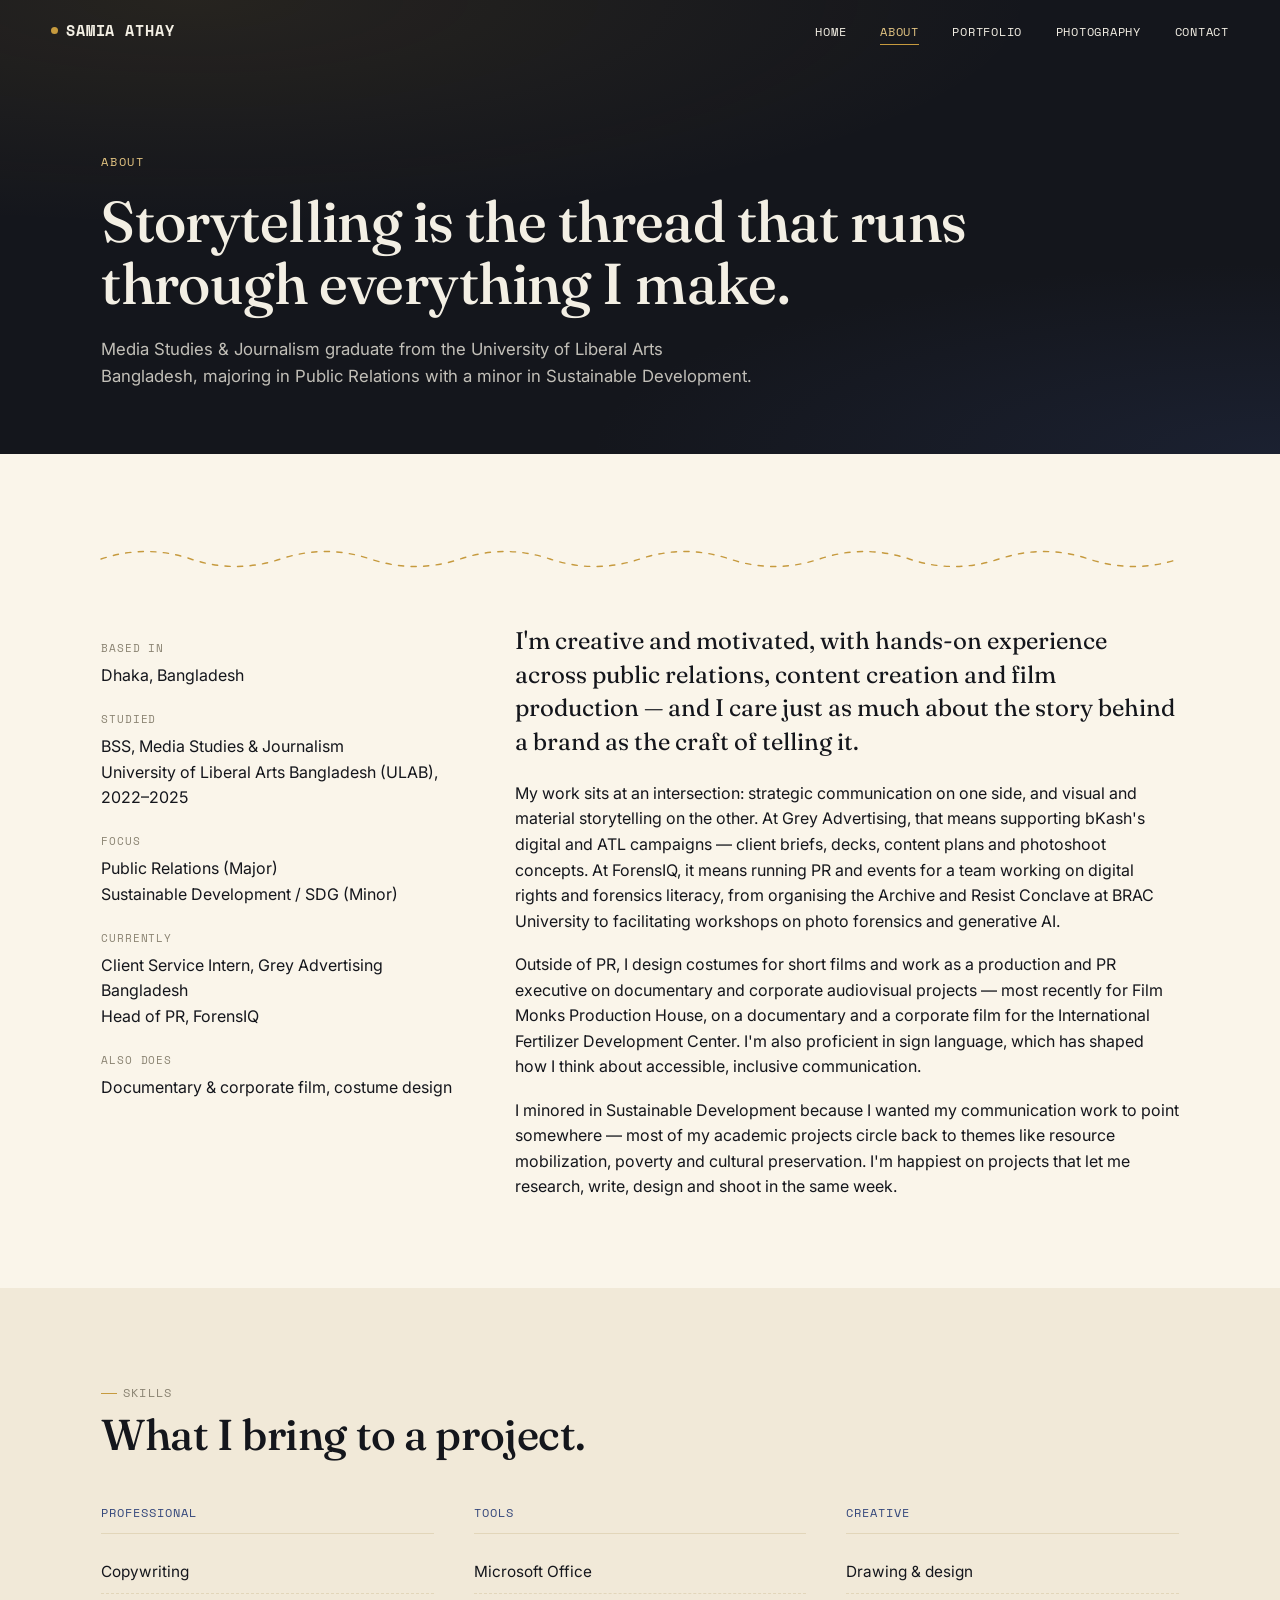
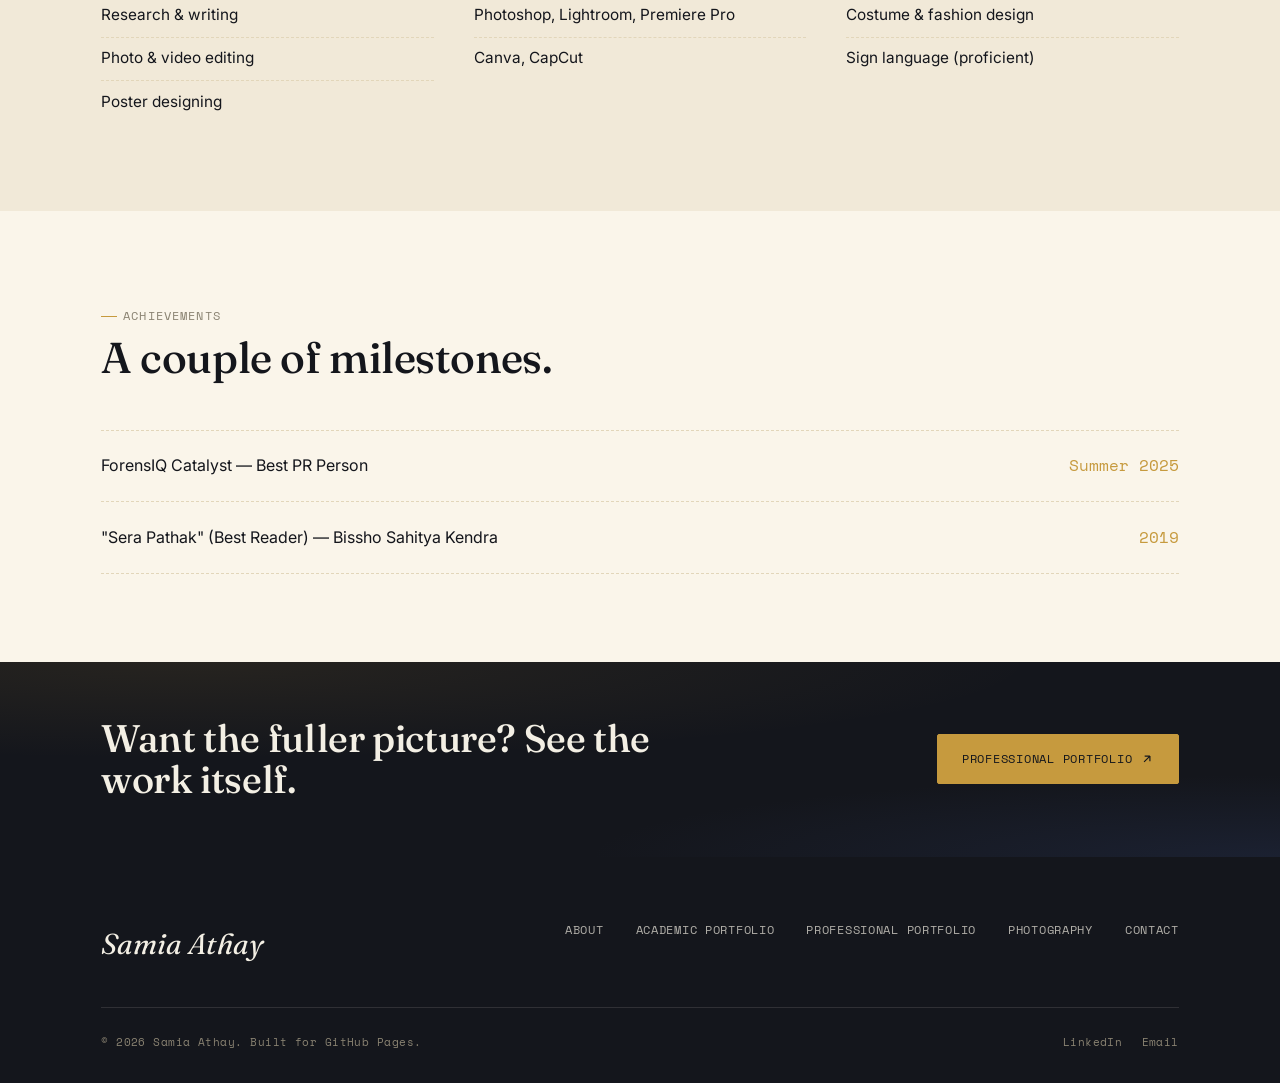
==== about.html @ ea78c938 "Add files via upload" ====
<!DOCTYPE html>
<html lang="en">
<head>
<meta charset="UTF-8">
<meta name="viewport" content="width=device-width, initial-scale=1.0">
<title>About — Samia Athay</title>
<meta name="description" content="About Samia Athay — PR professional, film producer and costume designer based in Dhaka.">
<link rel="icon" href="data:image/svg+xml,<svg xmlns=%22http://www.w3.org/2000/svg%22 viewBox=%220 0 100 100%22><rect width=%22100%22 height=%22100%22 fill=%22%2314161c%22/><text x=%2250%25%22 y=%2258%25%22 font-size=%2250%22 fill=%22%23c69a3e%22 text-anchor=%22middle%22 font-family=%22Georgia%22>S</text></svg>">
<link rel="stylesheet" href="css/style.css">
</head>
<body>

<nav class="site-nav on-dark">
  <a href="index.html" class="wordmark"><span class="dot"></span>SAMIA ATHAY</a>
  <ul class="nav-links">
    <li class="nav-item"><a class="nav-link" data-page="index.html" href="index.html">Home</a></li>
    <li class="nav-item"><a class="nav-link active" data-page="about.html" href="about.html">About</a></li>
    <li class="nav-item has-dropdown">
      <a class="nav-link" href="academic.html">Portfolio</a>
      <div class="dropdown">
        <a href="academic.html">Academic Portfolio<small>14 coursework projects, ULAB</small></a>
        <a href="professional.html">Professional Portfolio<small>PR, film &amp; costume work</small></a>
      </div>
    </li>
    <li class="nav-item"><a class="nav-link" data-page="photography.html" href="photography.html">Photography</a></li>
    <li class="nav-item"><a class="nav-link" data-page="contact.html" href="contact.html">Contact</a></li>
  </ul>
  <button class="nav-toggle" aria-label="Toggle menu" aria-expanded="false">
    <span></span><span></span><span></span>
  </button>
</nav>

<main>

  <section class="stage page-hero">
    <div class="container">
      <p class="kicker">About</p>
      <h1>Storytelling is the thread that runs through everything I make.</h1>
      <p class="lede">Media Studies &amp; Journalism graduate from the University of Liberal Arts Bangladesh, majoring in Public Relations with a minor in Sustainable Development.</p>
    </div>
  </section>

  <section class="page section">
    <div class="container">
      <svg class="thread" viewBox="0 0 1200 34" preserveAspectRatio="none" aria-hidden="true">
        <path d="M0,17 Q50,2 100,17 T200,17 T300,17 T400,17 T500,17 T600,17 T700,17 T800,17 T900,17 T1000,17 T1100,17 T1200,17"/>
      </svg>

      <div class="profile-strip" style="margin-top:3rem;">
        <dl class="facts" data-reveal>
          <dt>Based in</dt>
          <dd>Dhaka, Bangladesh</dd>
          <dt>Studied</dt>
          <dd>BSS, Media Studies &amp; Journalism<br>University of Liberal Arts Bangladesh (ULAB), 2022–2025</dd>
          <dt>Focus</dt>
          <dd>Public Relations (Major)<br>Sustainable Development / SDG (Minor)</dd>
          <dt>Currently</dt>
          <dd>Client Service Intern, Grey Advertising Bangladesh<br>Head of PR, ForensIQ</dd>
          <dt>Also does</dt>
          <dd>Documentary &amp; corporate film, costume design</dd>
        </dl>

        <div data-reveal>
          <p class="lead">I'm creative and motivated, with hands-on experience across public relations, content creation and film production — and I care just as much about the story behind a brand as the craft of telling it.</p>
          <p>My work sits at an intersection: strategic communication on one side, and visual and material storytelling on the other. At Grey Advertising, that means supporting bKash's digital and ATL campaigns — client briefs, decks, content plans and photoshoot concepts. At ForensIQ, it means running PR and events for a team working on digital rights and forensics literacy, from organising the Archive and Resist Conclave at BRAC University to facilitating workshops on photo forensics and generative AI.</p>
          <p>Outside of PR, I design costumes for short films and work as a production and PR executive on documentary and corporate audiovisual projects — most recently for Film Monks Production House, on a documentary and a corporate film for the International Fertilizer Development Center. I'm also proficient in sign language, which has shaped how I think about accessible, inclusive communication.</p>
          <p>I minored in Sustainable Development because I wanted my communication work to point somewhere — most of my academic projects circle back to themes like resource mobilization, poverty and cultural preservation. I'm happiest on projects that let me research, write, design and shoot in the same week.</p>
        </div>
      </div>
    </div>
  </section>

  <section class="page dim section">
    <div class="container">
      <div class="section-head">
        <div>
          <span class="section-tag">Skills</span>
          <h2>What I bring to a project.</h2>
        </div>
      </div>
      <div class="skills-grid">
        <div class="skill-col" data-reveal>
          <h4>Professional</h4>
          <ul>
            <li>Copywriting</li>
            <li>Research &amp; writing</li>
            <li>Photo &amp; video editing</li>
            <li>Poster designing</li>
          </ul>
        </div>
        <div class="skill-col" data-reveal>
          <h4>Tools</h4>
          <ul>
            <li>Microsoft Office</li>
            <li>Photoshop, Lightroom, Premiere Pro</li>
            <li>Canva, CapCut</li>
          </ul>
        </div>
        <div class="skill-col" data-reveal>
          <h4>Creative</h4>
          <ul>
            <li>Drawing &amp; design</li>
            <li>Costume &amp; fashion design</li>
            <li>Sign language (proficient)</li>
          </ul>
        </div>
      </div>
    </div>
  </section>

  <section class="page section">
    <div class="container">
      <div class="section-head">
        <div>
          <span class="section-tag">Achievements</span>
          <h2>A couple of milestones.</h2>
        </div>
      </div>
      <div class="ach-list" data-reveal>
        <div class="ach-item">
          <span>ForensIQ Catalyst — Best PR Person</span>
          <span class="yr">Summer 2025</span>
        </div>
        <div class="ach-item">
          <span>"Sera Pathak" (Best Reader) — Bisshо Sahitya Kendra</span>
          <span class="yr">2019</span>
        </div>
      </div>
    </div>
  </section>

  <section class="stage section tight">
    <div class="container" style="display:flex; align-items:center; justify-content:space-between; gap:2rem; flex-wrap:wrap;" data-reveal>
      <h2 style="color:var(--cream); font-size:clamp(1.6rem,3.4vw,2.4rem); max-width:22ch;">Want the fuller picture? See the work itself.</h2>
      <a href="professional.html" class="btn gold">Professional Portfolio <svg viewBox="0 0 24 24" fill="none" stroke="currentColor" stroke-width="2"><path d="M7 17L17 7M17 7H8M17 7V16"/></svg></a>
    </div>
  </section>

</main>

<footer class="site-footer">
  <div class="container">
    <div class="footer-top">
      <span class="footer-mark">Samia Athay</span>
      <nav class="footer-nav">
        <a href="about.html">About</a>
        <a href="academic.html">Academic Portfolio</a>
        <a href="professional.html">Professional Portfolio</a>
        <a href="photography.html">Photography</a>
        <a href="contact.html">Contact</a>
      </nav>
    </div>
    <div class="footer-bottom">
      <span>© <span data-year></span> Samia Athay. Built for GitHub Pages.</span>
      <span class="socials">
        <a href="https://www.linkedin.com/in/samia-athay" target="_blank" rel="noopener">LinkedIn</a>
        <a href="mailto:samiahasan.athay@gmail.com">Email</a>
      </span>
    </div>
  </div>
</footer>

<script src="js/main.js"></script>
</body>
</html>
---- css/style.css ----
/* ============================================================
   SAMIA ATHAY — PORTFOLIO
   Design concept: "Threadline" — an editorial studio site for a
   storyteller who works across PR, film and costume design.
   Stage (ink) sections for arrival moments; Page (paper) sections
   for reading. A running-stitch thread is the signature motif.
   ============================================================ */

@import url('https://fonts.googleapis.com/css2?family=Fraunces:ital,opsz,wght@0,9..144,300;0,9..144,400;0,9..144,500;0,9..144,600;1,9..144,400;1,9..144,500&family=Inter:wght@400;500;600&family=Space+Mono:wght@400;700&family=Noto+Serif+Bengali:wght@400;600&family=Hind+Siliguri:wght@400;500&display=swap');

:root{
  /* ---- color tokens ---- */
  --ink:        #14161c;   /* stage background */
  --ink-2:      #1c1f28;   /* stage panel */
  --paper:      #faf5ea;   /* page background */
  --paper-dim:  #f1e9d8;   /* page card background */
  --paper-line: #e2d6ba;   /* hairline on paper */
  --cream:      #f3efe4;   /* text on ink */
  --gold:       #c69a3e;   /* thread gold — primary accent */
  --gold-soft:  #e4c583;
  --indigo:     #34477b;   /* jamdani blue — secondary accent */
  --rust:       #a63a2e;   /* brick red — cta / active */
  --ink-soft:   #5a5548;   /* muted body text on paper */
  --ink-faint:  #8a8372;

  /* ---- type tokens ---- */
  --f-display: 'Fraunces', 'Noto Serif Bengali', serif;
  --f-body:    'Inter', 'Hind Siliguri', sans-serif;
  --f-mono:    'Space Mono', monospace;

  --container: 1180px;
  --edge: clamp(1.25rem, 4vw, 3.5rem);

  --ease: cubic-bezier(.16,.84,.44,1);
}

*, *::before, *::after{ box-sizing:border-box; }
html{ scroll-behavior:smooth; }
@media (prefers-reduced-motion: reduce){
  html{ scroll-behavior:auto; }
  *, *::before, *::after{ animation-duration:0.01ms !important; animation-iteration-count:1 !important; transition-duration:0.01ms !important; scroll-behavior:auto !important; }
}

body{
  margin:0;
  background:var(--paper);
  color:var(--ink);
  font-family:var(--f-body);
  font-size:16px;
  line-height:1.6;
  -webkit-font-smoothing:antialiased;
}

img{ max-width:100%; display:block; }
a{ color:inherit; text-decoration:none; }
h1,h2,h3,h4{ font-family:var(--f-display); font-weight:500; margin:0; line-height:1.08; letter-spacing:-0.01em; }
p{ margin:0; }
ul{ margin:0; padding:0; list-style:none; }
button{ font-family:inherit; cursor:pointer; }

/* Scroll-reveal: visible by default (no-JS / JS-failure safe).
   JS opts elements into the pending state only once it can also
   guarantee the reveal will fire. */
.reveal-pending{ opacity:0; transform:translateY(18px); }
.reveal-in{
  opacity:1; transform:translateY(0);
  transition:opacity .7s var(--ease), transform .7s var(--ease);
}

:focus-visible{
  outline:2px solid var(--gold);
  outline-offset:3px;
}

.container{
  max-width:var(--container);
  margin:0 auto;
  padding-left:var(--edge);
  padding-right:var(--edge);
}

.eyebrow{
  font-family:var(--f-mono);
  font-size:.72rem;
  letter-spacing:.14em;
  text-transform:uppercase;
  color:var(--gold);
}
.eyebrow.on-ink{ color:var(--gold-soft); }

.section-tag{
  display:inline-flex;
  align-items:center;
  gap:.5em;
  font-family:var(--f-mono);
  font-size:.72rem;
  letter-spacing:.1em;
  text-transform:uppercase;
  color:var(--ink-faint);
}
.section-tag::before{
  content:"";
  width:1.4em;
  height:1px;
  background:var(--gold);
  display:inline-block;
}

/* ============ NAV ============ */
.site-nav{
  position:fixed;
  top:0; left:0; right:0;
  z-index:100;
  padding:1.1rem var(--edge);
  display:flex;
  align-items:center;
  justify-content:space-between;
  transition:background .4s var(--ease), border-color .4s var(--ease), padding .3s var(--ease);
  border-bottom:1px solid transparent;
}
.site-nav.on-dark{ background:transparent; }
.site-nav.scrolled{
  background:rgba(250,245,234,.92);
  backdrop-filter:blur(10px);
  border-bottom-color:var(--paper-line);
  padding-top:.75rem;
  padding-bottom:.75rem;
}
.site-nav.scrolled .wordmark,
.site-nav.scrolled .nav-link{ color:var(--ink); }
.site-nav.scrolled .wordmark .dot{ background:var(--rust); }

.wordmark{
  font-family:var(--f-mono);
  font-weight:700;
  font-size:.95rem;
  letter-spacing:.06em;
  color:var(--cream);
  display:flex;
  align-items:center;
  gap:.5em;
  transition:color .3s var(--ease);
}
.wordmark .dot{
  width:7px; height:7px; border-radius:50%;
  background:var(--gold);
  transition:background .3s var(--ease);
}

.nav-links{
  display:flex;
  align-items:center;
  gap:2.1rem;
}
.nav-link{
  position:relative;
  font-family:var(--f-mono);
  font-size:.78rem;
  letter-spacing:.06em;
  text-transform:uppercase;
  color:var(--cream);
  padding:.3rem 0;
  transition:color .3s var(--ease);
}
.nav-link::after{
  content:"";
  position:absolute;
  left:0; right:100%; bottom:0;
  height:1px;
  background:var(--gold);
  transition:right .35s var(--ease);
}
.nav-link:hover::after,
.nav-link.active::after{ right:0; }
.nav-link.active{ color:var(--gold-soft); }
.site-nav.scrolled .nav-link.active{ color:var(--rust); }

.nav-item.has-dropdown{ position:relative; }
.dropdown{
  position:absolute;
  top:calc(100% + 1rem);
  left:50%;
  transform:translateX(-50%) translateY(-6px);
  min-width:230px;
  background:var(--ink-2);
  border:1px solid rgba(230,200,120,.18);
  border-radius:2px;
  padding:.4rem;
  opacity:0;
  visibility:hidden;
  transition:opacity .25s var(--ease), transform .25s var(--ease), visibility .25s;
  box-shadow:0 18px 40px rgba(0,0,0,.35);
}
.nav-item.has-dropdown:hover .dropdown,
.nav-item.has-dropdown:focus-within .dropdown{
  opacity:1; visibility:visible; transform:translateX(-50%) translateY(0);
}
.dropdown a{
  display:block;
  padding:.7rem .9rem;
  font-family:var(--f-mono);
  font-size:.74rem;
  letter-spacing:.04em;
  text-transform:uppercase;
  color:var(--cream);
  border-radius:1px;
}
.dropdown a:hover{ background:rgba(198,154,62,.14); color:var(--gold-soft); }
.dropdown a small{
  display:block;
  font-family:var(--f-body);
  text-transform:none;
  letter-spacing:0;
  font-size:.72rem;
  color:var(--ink-faint);
  margin-top:.2rem;
}
.site-nav.scrolled .dropdown{ background:var(--ink); }

.nav-toggle{
  display:none;
  background:none; border:none;
  width:30px; height:20px;
  position:relative;
  z-index:110;
}
.nav-toggle span{
  position:absolute; left:0; right:0; height:1px;
  background:var(--cream);
  transition:transform .3s var(--ease), opacity .3s var(--ease), background .3s var(--ease);
}
.site-nav.scrolled .nav-toggle span{ background:var(--ink); }
.nav-toggle span:nth-child(1){ top:0; }
.nav-toggle span:nth-child(2){ top:9px; }
.nav-toggle span:nth-child(3){ top:18px; }
.nav-open .nav-toggle span:nth-child(1){ transform:translateY(9px) rotate(45deg); }
.nav-open .nav-toggle span:nth-child(2){ opacity:0; }
.nav-open .nav-toggle span:nth-child(3){ transform:translateY(-9px) rotate(-45deg); }

/* ============ STAGE (dark hero-style sections) ============ */
.stage{
  background:var(--ink);
  color:var(--cream);
  position:relative;
  overflow:hidden;
}
.stage::before{
  /* subtle film-grain / vignette texture */
  content:"";
  position:absolute; inset:0;
  background:
    radial-gradient(120% 90% at 15% 0%, rgba(198,154,62,.10), transparent 55%),
    radial-gradient(90% 70% at 100% 100%, rgba(52,71,123,.22), transparent 60%);
  pointer-events:none;
}

/* ============ PAGE (light editorial sections) ============ */
.page{ background:var(--paper); color:var(--ink); }
.page.dim{ background:var(--paper-dim); }

.rule{
  height:1px;
  background:var(--paper-line);
  border:none;
  margin:0;
}
.rule.on-ink{ background:rgba(243,239,228,.14); }

/* ============ THREAD SIGNATURE ============ */
.thread{
  display:block;
  width:100%;
  height:34px;
  overflow:visible;
}
.thread path{
  fill:none;
  stroke:var(--gold);
  stroke-width:1.4;
  stroke-linecap:round;
  stroke-dasharray:6 8;
  stroke-dashoffset:1000;
  transition:stroke-dashoffset 1.6s var(--ease);
}
.thread.in-view path{ stroke-dashoffset:0; }
.thread.on-ink path{ stroke:var(--gold-soft); }

/* ============ BUTTONS ============ */
.btn{
  display:inline-flex;
  align-items:center;
  gap:.6em;
  font-family:var(--f-mono);
  font-size:.78rem;
  letter-spacing:.06em;
  text-transform:uppercase;
  padding:.9rem 1.5rem;
  border:1px solid currentColor;
  border-radius:2px;
  transition:background .3s var(--ease), color .3s var(--ease), transform .3s var(--ease), border-color .3s var(--ease);
}
.btn:hover{ transform:translateY(-2px); }
.btn.gold{ color:var(--ink); background:var(--gold); border-color:var(--gold); }
.btn.gold:hover{ background:var(--gold-soft); border-color:var(--gold-soft); }
.btn.outline-ink{ color:var(--cream); border-color:rgba(243,239,228,.4); }
.btn.outline-ink:hover{ border-color:var(--gold); color:var(--gold-soft); }
.btn.outline-paper{ color:var(--ink); border-color:var(--ink-soft); }
.btn.outline-paper:hover{ border-color:var(--rust); color:var(--rust); }
.btn svg{ width:14px; height:14px; transition:transform .3s var(--ease); }
.btn:hover svg{ transform:translate(3px,-3px); }

/* ============ HERO ============ */
.hero{
  min-height:100svh;
  display:flex;
  flex-direction:column;
  justify-content:center;
  padding-top:6rem;
  padding-bottom:3rem;
  position:relative;
}
.hero-grid{
  display:grid;
  grid-template-columns:1.2fr .8fr;
  gap:3rem;
  align-items:center;
}
.hero-kicker{
  font-family:var(--f-mono);
  font-size:.8rem;
  letter-spacing:.16em;
  text-transform:uppercase;
  color:var(--gold-soft);
  margin-bottom:1.4rem;
  display:flex;
  align-items:center;
  gap:.7em;
}
.hero-kicker::before{
  content:"";
  width:26px; height:1px;
  background:var(--gold);
}
.hero h1{
  font-size:clamp(2.6rem, 6.4vw, 5.4rem);
  font-weight:500;
}
.hero h1 em{
  font-style:italic;
  font-weight:400;
  color:var(--gold-soft);
}
.hero-lede{
  margin-top:1.6rem;
  max-width:34ch;
  font-size:1.08rem;
  color:rgba(243,239,228,.78);
}
.hero-actions{
  margin-top:2.4rem;
  display:flex;
  gap:1rem;
  flex-wrap:wrap;
}
.hero-portrait{
  position:relative;
  justify-self:center;
}
.hero-portrait .frame{
  width:min(280px, 60vw);
  aspect-ratio:182/198;
  border:1px solid rgba(198,154,62,.4);
  padding:14px;
  position:relative;
}
.hero-portrait img{
  width:100%; height:100%;
  object-fit:cover;
  filter:grayscale(.15) contrast(1.03);
}
.hero-portrait .corner{
  position:absolute;
  width:14px; height:14px;
  border:1px solid var(--gold);
}
.hero-portrait .corner.tl{ top:-1px; left:-1px; border-right:none; border-bottom:none; }
.hero-portrait .corner.br{ bottom:-1px; right:-1px; border-left:none; border-top:none; }
.hero-portrait figcaption{
  margin-top:1rem;
  font-family:var(--f-mono);
  font-size:.68rem;
  letter-spacing:.08em;
  text-transform:uppercase;
  color:var(--ink-faint);
  text-align:center;
}
.hero-scroll{
  position:absolute;
  bottom:2rem; left:var(--edge);
  display:flex; align-items:center; gap:.7em;
  font-family:var(--f-mono);
  font-size:.68rem;
  letter-spacing:.1em;
  text-transform:uppercase;
  color:var(--ink-faint);
}
.hero-scroll .line{
  width:1px; height:34px;
  background:linear-gradient(var(--gold), transparent);
  animation:threadfall 2.2s var(--ease) infinite;
}
@keyframes threadfall{
  0%{ transform:scaleY(0); transform-origin:top; }
  50%{ transform:scaleY(1); transform-origin:top; }
  50.001%{ transform-origin:bottom; }
  100%{ transform:scaleY(0); transform-origin:bottom; }
}

/* ============ GENERIC PAGE HERO (inner pages) ============ */
.page-hero{
  padding:9.5rem 0 4rem;
}
.page-hero .kicker{
  font-family:var(--f-mono);
  font-size:.78rem;
  letter-spacing:.14em;
  text-transform:uppercase;
  color:var(--gold-soft);
  margin-bottom:1.2rem;
}
.page-hero h1{ font-size:clamp(2.2rem, 5vw, 3.6rem); }
.page-hero .lede{
  margin-top:1.3rem;
  max-width:60ch;
  color:rgba(243,239,228,.78);
  font-size:1.05rem;
}

/* ============ SECTION SPACING ============ */
.section{ padding:5.5rem 0; }
.section.tight{ padding:3.5rem 0; }
.section-head{
  display:flex;
  justify-content:space-between;
  align-items:flex-end;
  gap:2rem;
  margin-bottom:3rem;
  flex-wrap:wrap;
}
.section-head h2{
  font-size:clamp(1.8rem, 3.6vw, 2.7rem);
  margin-top:.6rem;
  max-width:20ch;
}
.section-head .note{
  max-width:36ch;
  color:var(--ink-soft);
  font-size:.95rem;
}

/* ============ FEATURED WORK GRID (landing) ============ */
.feature-grid{
  display:grid;
  grid-template-columns:repeat(3, 1fr);
  gap:1.6rem;
}
.feature-card{
  background:var(--paper);
  border:1px solid var(--paper-line);
  padding:1.9rem;
  position:relative;
  transition:transform .35s var(--ease), border-color .35s var(--ease), box-shadow .35s var(--ease);
}
.feature-card:hover{
  transform:translateY(-6px);
  border-color:var(--gold);
  box-shadow:0 24px 40px -20px rgba(20,22,28,.25);
}
.feature-card .num{
  font-family:var(--f-mono);
  font-size:.72rem;
  color:var(--ink-faint);
  letter-spacing:.08em;
}
.feature-card h3{
  font-size:1.3rem;
  margin-top:1rem;
  line-height:1.25;
}
.feature-card p{
  margin-top:.8rem;
  color:var(--ink-soft);
  font-size:.92rem;
}
.feature-card .go{
  margin-top:1.4rem;
  display:flex; align-items:center; gap:.5em;
  font-family:var(--f-mono);
  font-size:.7rem;
  letter-spacing:.08em;
  text-transform:uppercase;
  color:var(--indigo);
}
.feature-card .go svg{ width:12px; height:12px; transition:transform .3s var(--ease); }
.feature-card:hover .go svg{ transform:translate(3px,-3px); }
.feature-card .corner-stitch{
  position:absolute; top:10px; right:10px;
  width:16px; height:16px;
  border-top:1px dashed var(--gold);
  border-right:1px dashed var(--gold);
  opacity:0;
  transition:opacity .3s var(--ease);
}
.feature-card:hover .corner-stitch{ opacity:1; }

/* ============ ABOUT PROFILE STRIP ============ */
.profile-strip{
  display:grid;
  grid-template-columns:.7fr 1.3fr;
  gap:3.5rem;
  align-items:start;
}
.profile-strip .facts dt{
  font-family:var(--f-mono);
  font-size:.68rem;
  letter-spacing:.08em;
  text-transform:uppercase;
  color:var(--ink-faint);
  margin-top:1.4rem;
}
.profile-strip .facts dt:first-child{ margin-top:0; }
.profile-strip .facts dd{
  margin:.35rem 0 0;
  font-size:1rem;
}
.profile-strip p + p{ margin-top:1.1rem; }
.profile-strip .lead{
  font-family:var(--f-display);
  font-size:1.5rem;
  font-weight:400;
  line-height:1.4;
  color:var(--ink);
  margin-bottom:1.4rem;
}

/* ============ SKILLS ============ */
.skills-grid{
  display:grid;
  grid-template-columns:repeat(3, 1fr);
  gap:2.5rem;
}
.skill-col h4{
  font-family:var(--f-mono);
  font-size:.75rem;
  letter-spacing:.08em;
  text-transform:uppercase;
  color:var(--indigo);
  margin-bottom:1.1rem;
  padding-bottom:.8rem;
  border-bottom:1px solid var(--paper-line);
}
.skill-col li{
  padding:.55rem 0;
  border-bottom:1px dashed var(--paper-line);
  font-size:.96rem;
}
.skill-col li:last-child{ border-bottom:none; }

/* ============ TIMELINE (professional) ============ */
.timeline{ position:relative; }
.tl-item{
  display:grid;
  grid-template-columns:180px 1fr;
  gap:2.5rem;
  padding:2.6rem 0;
  border-top:1px solid var(--paper-line);
}
.tl-item:first-child{ border-top:none; }
.tl-when{
  font-family:var(--f-mono);
  font-size:.78rem;
  letter-spacing:.05em;
  color:var(--ink-faint);
}
.tl-role{ font-size:1.35rem; margin-bottom:.3rem; }
.tl-org{
  font-family:var(--f-mono);
  font-size:.75rem;
  letter-spacing:.05em;
  text-transform:uppercase;
  color:var(--indigo);
  margin-bottom:1rem;
  display:block;
}
.tl-item ul{ margin-top:.9rem; }
.tl-item li{
  position:relative;
  padding-left:1.2rem;
  margin-top:.55rem;
  color:var(--ink-soft);
  font-size:.95rem;
}
.tl-item li::before{
  content:"";
  position:absolute; left:0; top:.55em;
  width:6px; height:1px;
  background:var(--gold);
}

/* ============ CREDITS GRID (film) ============ */
.credit-grid{
  display:grid;
  grid-template-columns:repeat(2,1fr);
  gap:1.4rem;
}
.credit-card{
  padding:1.7rem;
  background:var(--paper);
  border:1px solid var(--paper-line);
  border-left:2px solid var(--gold);
}
.credit-card .role{
  font-family:var(--f-mono);
  font-size:.7rem;
  letter-spacing:.08em;
  text-transform:uppercase;
  color:var(--rust);
}
.credit-card h3{ font-size:1.2rem; margin-top:.6rem; }
.credit-card .bn{ font-family:var(--f-display); font-style:italic; color:var(--ink-soft); font-size:1rem; }
.credit-card .meta{
  margin-top:.7rem;
  font-size:.86rem;
  color:var(--ink-soft);
}

/* ============ ACHIEVEMENTS ============ */
.ach-list{ display:flex; flex-direction:column; }
.ach-item{
  display:flex;
  justify-content:space-between;
  gap:2rem;
  padding:1.4rem 0;
  border-top:1px dashed var(--paper-line);
}
.ach-item:last-child{ border-bottom:1px dashed var(--paper-line); }
.ach-item .yr{
  font-family:var(--f-mono);
  color:var(--gold);
  white-space:nowrap;
}

/* ============ ACADEMIC PROJECT GRID ============ */
.dossier-grid{
  display:grid;
  grid-template-columns:repeat(2, 1fr);
  gap:1.4rem;
}
.dossier-card{
  display:block;
  background:var(--paper);
  border:1px solid var(--paper-line);
  padding:1.7rem;
  position:relative;
  transition:transform .3s var(--ease), border-color .3s var(--ease), box-shadow .3s var(--ease);
}
.dossier-card:hover{
  transform:translateY(-5px);
  border-color:var(--indigo);
  box-shadow:0 20px 36px -22px rgba(20,22,28,.3);
}
.dossier-top{
  display:flex;
  justify-content:space-between;
  align-items:flex-start;
  gap:1rem;
}
.dossier-id{
  font-family:var(--f-mono);
  font-size:1.6rem;
  color:var(--paper-line);
  line-height:1;
}
.dossier-card:hover .dossier-id{ color:var(--gold); }
.dossier-course{
  font-family:var(--f-mono);
  font-size:.66rem;
  letter-spacing:.05em;
  text-transform:uppercase;
  color:var(--ink-faint);
  text-align:right;
}
.dossier-card h3{
  font-size:1.15rem;
  margin-top:1.1rem;
  line-height:1.3;
}
.dossier-tags{
  margin-top:1rem;
  display:flex;
  gap:.5rem;
  flex-wrap:wrap;
}
.chip{
  font-family:var(--f-mono);
  font-size:.66rem;
  letter-spacing:.04em;
  text-transform:uppercase;
  padding:.3rem .55rem;
  border:1px solid var(--paper-line);
  color:var(--ink-soft);
}
.chip.type{ border-color:var(--indigo); color:var(--indigo); }

/* ============ PROJECT DETAIL ============ */
.detail-meta{
  display:grid;
  grid-template-columns:repeat(4,1fr);
  gap:1.5rem;
  padding:1.8rem 0;
  border-top:1px solid var(--paper-line);
  border-bottom:1px solid var(--paper-line);
  margin:2.5rem 0 3rem;
}
.detail-meta dt{
  font-family:var(--f-mono);
  font-size:.65rem;
  letter-spacing:.06em;
  text-transform:uppercase;
  color:var(--ink-faint);
}
.detail-meta dd{ margin:.4rem 0 0; font-size:.95rem; }
.detail-body{
  display:grid;
  grid-template-columns:1fr 1fr;
  gap:3.5rem;
}
.detail-body h4{
  font-family:var(--f-mono);
  font-size:.72rem;
  letter-spacing:.08em;
  text-transform:uppercase;
  color:var(--indigo);
  margin-bottom:.9rem;
}
.detail-body p{ color:var(--ink-soft); }
.detail-link{
  margin-top:2.5rem;
  padding-top:2rem;
  border-top:1px dashed var(--paper-line);
}
.back-link{
  display:inline-flex; align-items:center; gap:.6em;
  font-family:var(--f-mono);
  font-size:.75rem;
  letter-spacing:.06em;
  text-transform:uppercase;
  color:var(--ink-faint);
}
.back-link svg{ width:13px; height:13px; transform:rotate(180deg); transition:transform .3s var(--ease); }
.back-link:hover{ color:var(--rust); }
.back-link:hover svg{ transform:rotate(180deg) translateX(3px); }

.project-nav{
  display:flex;
  justify-content:space-between;
  margin-top:4rem;
  padding-top:2rem;
  border-top:1px solid var(--paper-line);
}
.project-nav a{
  font-family:var(--f-mono);
  font-size:.75rem;
  letter-spacing:.05em;
  text-transform:uppercase;
  color:var(--ink-soft);
  display:flex; flex-direction:column; gap:.4rem;
}
.project-nav a:hover{ color:var(--indigo); }
.project-nav .next{ text-align:right; align-items:flex-end; }
.project-nav small{ color:var(--ink-faint); font-size:.65rem; }

/* ============ PHOTOGRAPHY GALLERY ============ */
.gallery{
  display:grid;
  grid-template-columns:repeat(3, 1fr);
  gap:1rem;
  grid-auto-rows:220px;
}
.gallery figure{
  position:relative;
  overflow:hidden;
  margin:0;
  background:var(--ink-2);
}
.gallery figure:nth-child(3n+1){ grid-row:span 2; }
.gallery img, .gallery .ph{
  width:100%; height:100%; object-fit:cover;
  transition:transform .6s var(--ease);
}
.gallery figure:hover img,
.gallery figure:hover .ph{ transform:scale(1.06); }
.gallery .ph{
  display:flex; align-items:center; justify-content:center;
  color:rgba(243,239,228,.4);
  font-family:var(--f-mono);
  font-size:.72rem;
  letter-spacing:.06em;
  text-transform:uppercase;
  text-align:center;
  padding:1rem;
  background:
    repeating-linear-gradient(135deg, rgba(198,154,62,.08) 0 2px, transparent 2px 14px),
    var(--ink-2);
}
.gallery figcaption{
  position:absolute; left:0; right:0; bottom:0;
  padding:.9rem 1rem;
  font-family:var(--f-mono);
  font-size:.68rem;
  letter-spacing:.05em;
  text-transform:uppercase;
  color:var(--cream);
  background:linear-gradient(to top, rgba(20,22,28,.85), transparent);
  opacity:0;
  transform:translateY(6px);
  transition:opacity .3s var(--ease), transform .3s var(--ease);
}
.gallery figure:hover figcaption{ opacity:1; transform:translateY(0); }

.gallery-note{
  margin-top:2.5rem;
  padding:1.4rem 1.6rem;
  border:1px dashed var(--paper-line);
  font-size:.88rem;
  color:var(--ink-soft);
}
.gallery-note code{
  font-family:var(--f-mono);
  background:var(--paper-dim);
  padding:.1rem .4rem;
  font-size:.82rem;
}

/* ============ CONTACT ============ */
.contact-grid{
  display:grid;
  grid-template-columns:1fr 1fr;
  gap:3.5rem;
  align-items:start;
}
.contact-big{
  font-size:clamp(2rem, 4.4vw, 3.3rem);
  max-width:14ch;
}
.contact-channels{ margin-top:2.2rem; }
.contact-channels a{
  display:flex;
  align-items:center;
  justify-content:space-between;
  padding:1.1rem 0;
  border-top:1px solid rgba(243,239,228,.14);
  font-family:var(--f-mono);
  font-size:.9rem;
  letter-spacing:.02em;
}
.contact-channels a:last-child{ border-bottom:1px solid rgba(243,239,228,.14); }
.contact-channels a span.label{
  color:var(--ink-faint);
  font-size:.7rem;
  letter-spacing:.08em;
  text-transform:uppercase;
}
.contact-channels a svg{ width:14px; height:14px; transition:transform .3s var(--ease); opacity:.6; }
.contact-channels a:hover{ color:var(--gold-soft); }
.contact-channels a:hover svg{ transform:translate(3px,-3px); opacity:1; }

.contact-card{
  background:var(--ink-2);
  border:1px solid rgba(198,154,62,.2);
  padding:2.2rem;
}
.contact-card .eyebrow{ margin-bottom:1rem; }
.field{ margin-bottom:1.2rem; }
.field label{
  display:block;
  font-family:var(--f-mono);
  font-size:.68rem;
  letter-spacing:.06em;
  text-transform:uppercase;
  color:var(--ink-faint);
  margin-bottom:.5rem;
}
.field input, .field textarea{
  width:100%;
  background:transparent;
  border:none;
  border-bottom:1px solid rgba(243,239,228,.25);
  color:var(--cream);
  font-family:var(--f-body);
  font-size:.95rem;
  padding:.6rem 0;
  transition:border-color .3s var(--ease);
}
.field input:focus, .field textarea:focus{
  outline:none;
  border-bottom-color:var(--gold);
}
.field textarea{ resize:vertical; min-height:90px; }
.contact-card .btn{ width:100%; justify-content:center; margin-top:.6rem; }

/* ============ FOOTER ============ */
.site-footer{
  background:var(--ink);
  color:var(--cream);
  padding:4rem 0 2rem;
}
.footer-top{
  display:flex;
  justify-content:space-between;
  align-items:flex-start;
  gap:2rem;
  flex-wrap:wrap;
  padding-bottom:2.5rem;
}
.footer-mark{ font-family:var(--f-display); font-size:1.8rem; font-style:italic; }
.footer-nav{ display:flex; gap:2rem; flex-wrap:wrap; }
.footer-nav a{
  font-family:var(--f-mono);
  font-size:.74rem;
  letter-spacing:.06em;
  text-transform:uppercase;
  color:rgba(243,239,228,.7);
}
.footer-nav a:hover{ color:var(--gold-soft); }
.footer-bottom{
  display:flex;
  justify-content:space-between;
  align-items:center;
  padding-top:1.6rem;
  border-top:1px solid rgba(243,239,228,.12);
  font-family:var(--f-mono);
  font-size:.7rem;
  letter-spacing:.04em;
  color:var(--ink-faint);
  flex-wrap:wrap;
  gap:1rem;
}
.footer-bottom .socials{ display:flex; gap:1.2rem; }
.footer-bottom .socials a:hover{ color:var(--gold-soft); }

/* ============ RESPONSIVE ============ */
@media (max-width: 980px){
  .hero-grid{ grid-template-columns:1fr; gap:3rem; }
  .hero-portrait{ order:-1; justify-self:flex-start; }
  .profile-strip{ grid-template-columns:1fr; gap:2rem; }
  .skills-grid{ grid-template-columns:1fr 1fr; }
  .feature-grid{ grid-template-columns:1fr 1fr; }
  .credit-grid, .dossier-grid{ grid-template-columns:1fr; }
  .detail-body{ grid-template-columns:1fr; gap:2rem; }
  .detail-meta{ grid-template-columns:1fr 1fr; }
  .contact-grid{ grid-template-columns:1fr; }
  .gallery{ grid-template-columns:repeat(2,1fr); }
}

@media (max-width: 720px){
  .nav-links{
    position:fixed; inset:0;
    background:var(--ink);
    flex-direction:column;
    justify-content:center;
    align-items:flex-start;
    padding:0 var(--edge);
    gap:1.6rem;
    transform:translateX(100%);
    transition:transform .4s var(--ease);
  }
  .nav-open .nav-links{ transform:translateX(0); }
  .nav-link{ font-size:1.1rem; }
  .nav-toggle{ display:block; }
  .dropdown{ position:static; transform:none; opacity:1; visibility:visible; box-shadow:none; border:none; background:none; padding:.5rem 0 0 1rem; display:none; min-width:0; }
  .nav-item.has-dropdown.open .dropdown{ display:block; }
  .skills-grid{ grid-template-columns:1fr; }
  .feature-grid{ grid-template-columns:1fr; }
  .tl-item{ grid-template-columns:1fr; gap:.6rem; }
  .detail-meta{ grid-template-columns:1fr 1fr; }
  .gallery{ grid-template-columns:1fr 1fr; grid-auto-rows:160px; }
  .footer-top{ flex-direction:column; }
}
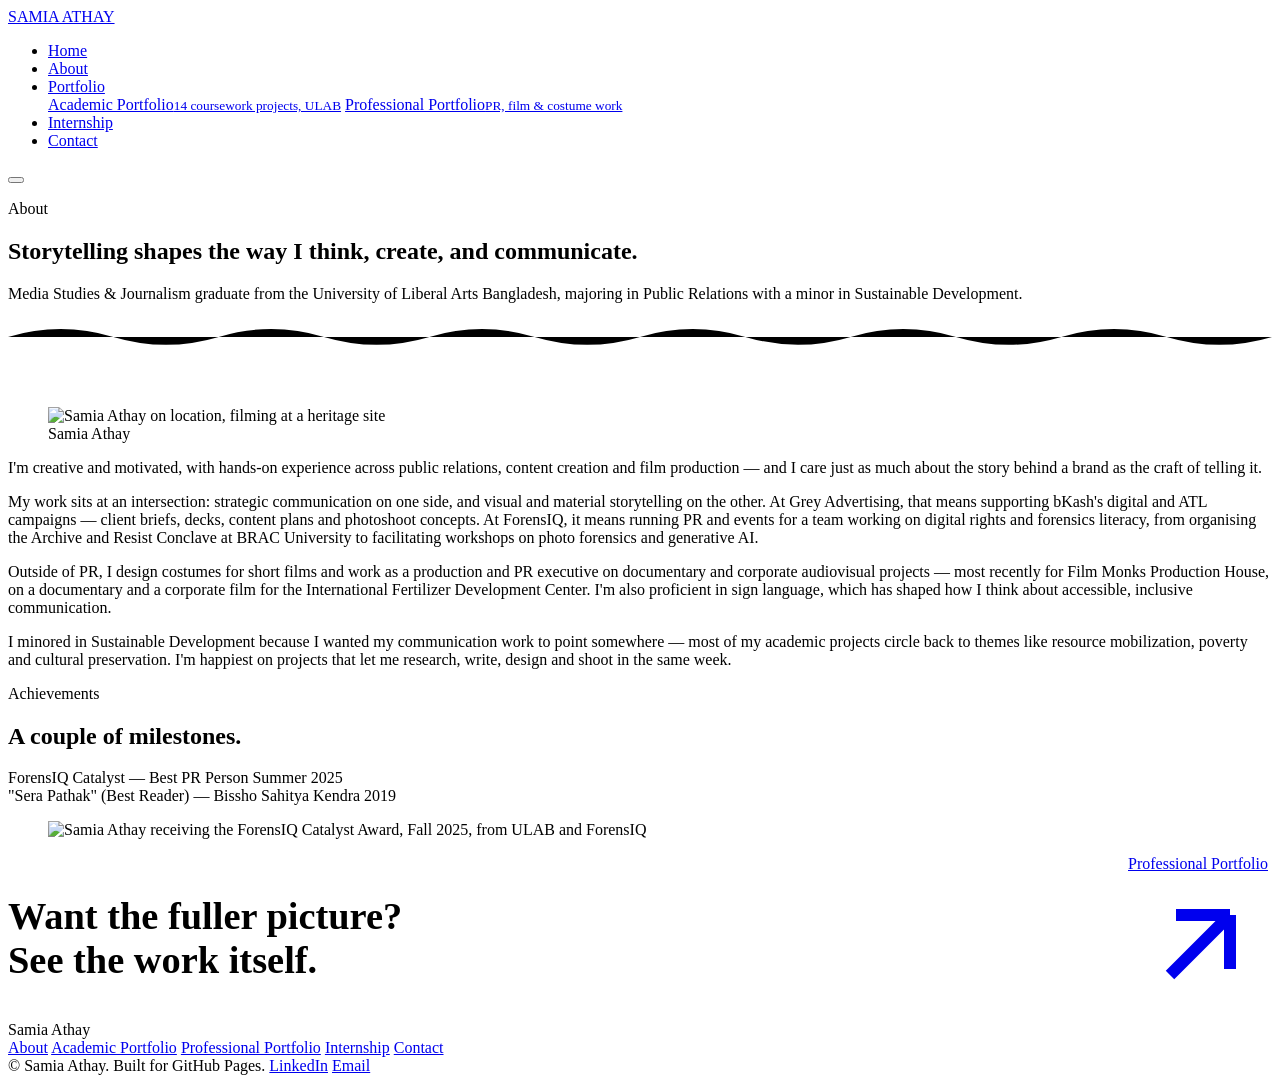
==== commit 39181d5b: "Add files via upload" ====
--- a/about.html
+++ b/about.html
@@ -22,7 +22,7 @@
         <a href="professional.html">Professional Portfolio<small>PR, film &amp; costume work</small></a>
       </div>
     </li>
-    <li class="nav-item"><a class="nav-link" data-page="photography.html" href="photography.html">Photography</a></li>
+    <li class="nav-item"><a class="nav-link" data-page="internship.html" href="internship.html">Internship</a></li>
     <li class="nav-item"><a class="nav-link" data-page="contact.html" href="contact.html">Contact</a></li>
   </ul>
   <button class="nav-toggle" aria-label="Toggle menu" aria-expanded="false">
@@ -33,12 +33,17 @@
 <main>
 
   <section class="stage page-hero">
-    <div class="container">
-      <p class="kicker">About</p>
-      <h1>Storytelling is the thread that runs through everything I make.</h1>
-      <p class="lede">Media Studies &amp; Journalism graduate from the University of Liberal Arts Bangladesh, majoring in Public Relations with a minor in Sustainable Development.</p>
+    <div class="container hero-grid">
+      <div>
+        <p class="kicker">About</p>
+        <h1>Storytelling shapes the way I think, create, and communicate.</h1>
+        <p class="lede">Media Studies &amp; Journalism graduate from the University of Liberal Arts Bangladesh, majoring in Public Relations with a minor in Sustainable Development.</p>
+      </div>
+
     </div>
   </section>
+
+  <div class="pattern-band" aria-hidden="true"></div>
 
   <section class="page section">
     <div class="container">
@@ -47,17 +52,13 @@
       </svg>
 
       <div class="profile-strip" style="margin-top:3rem;">
-        <dl class="facts" data-reveal>
-          <dt>Based in</dt>
-          <dd>Dhaka, Bangladesh</dd>
-          <dt>Studied</dt>
-          <dd>BSS, Media Studies &amp; Journalism<br>University of Liberal Arts Bangladesh (ULAB), 2022–2025</dd>
-          <dt>Focus</dt>
-          <dd>Public Relations (Major)<br>Sustainable Development / SDG (Minor)</dd>
-          <dt>Currently</dt>
-          <dd>Client Service Intern, Grey Advertising Bangladesh<br>Head of PR, ForensIQ</dd>
-          <dt>Also does</dt>
-          <dd>Documentary &amp; corporate film, costume design</dd>
+      <figure class="hero-portrait">
+        <div class="frame">
+          <span class="corner tl"></span><span class="corner br"></span>
+          <img src="assets/portrait-2.jpg" alt="Samia Athay on location, filming at a heritage site">
+        </div>
+        <figcaption>Samia Athay</figcaption>
+      </figure>
         </dl>
 
         <div data-reveal>
@@ -69,45 +70,6 @@
       </div>
     </div>
   </section>
-
-  <section class="page dim section">
-    <div class="container">
-      <div class="section-head">
-        <div>
-          <span class="section-tag">Skills</span>
-          <h2>What I bring to a project.</h2>
-        </div>
-      </div>
-      <div class="skills-grid">
-        <div class="skill-col" data-reveal>
-          <h4>Professional</h4>
-          <ul>
-            <li>Copywriting</li>
-            <li>Research &amp; writing</li>
-            <li>Photo &amp; video editing</li>
-            <li>Poster designing</li>
-          </ul>
-        </div>
-        <div class="skill-col" data-reveal>
-          <h4>Tools</h4>
-          <ul>
-            <li>Microsoft Office</li>
-            <li>Photoshop, Lightroom, Premiere Pro</li>
-            <li>Canva, CapCut</li>
-          </ul>
-        </div>
-        <div class="skill-col" data-reveal>
-          <h4>Creative</h4>
-          <ul>
-            <li>Drawing &amp; design</li>
-            <li>Costume &amp; fashion design</li>
-            <li>Sign language (proficient)</li>
-          </ul>
-        </div>
-      </div>
-    </div>
-  </section>
-
   <section class="page section">
     <div class="container">
       <div class="section-head">
@@ -116,15 +78,20 @@
           <h2>A couple of milestones.</h2>
         </div>
       </div>
-      <div class="ach-list" data-reveal>
-        <div class="ach-item">
-          <span>ForensIQ Catalyst — Best PR Person</span>
-          <span class="yr">Summer 2025</span>
+      <div class="ach-layout">
+        <div class="ach-list" data-reveal>
+          <div class="ach-item">
+            <span>ForensIQ Catalyst — Best PR Person</span>
+            <span class="yr">Summer 2025</span>
+          </div>
+          <div class="ach-item">
+            <span>"Sera Pathak" (Best Reader) — Bisshо Sahitya Kendra</span>
+            <span class="yr">2019</span>
+          </div>
         </div>
-        <div class="ach-item">
-          <span>"Sera Pathak" (Best Reader) — Bisshо Sahitya Kendra</span>
-          <span class="yr">2019</span>
-        </div>
+        <figure class="ach-photo" data-reveal>
+          <img src="assets/awards/forensiq-catalyst-award.png" alt="Samia Athay receiving the ForensIQ Catalyst Award, Fall 2025, from ULAB and ForensIQ">
+        </figure>
       </div>
     </div>
   </section>
@@ -146,7 +113,7 @@
         <a href="about.html">About</a>
         <a href="academic.html">Academic Portfolio</a>
         <a href="professional.html">Professional Portfolio</a>
-        <a href="photography.html">Photography</a>
+        <a href="internship.html">Internship</a>
         <a href="contact.html">Contact</a>
       </nav>
     </div>
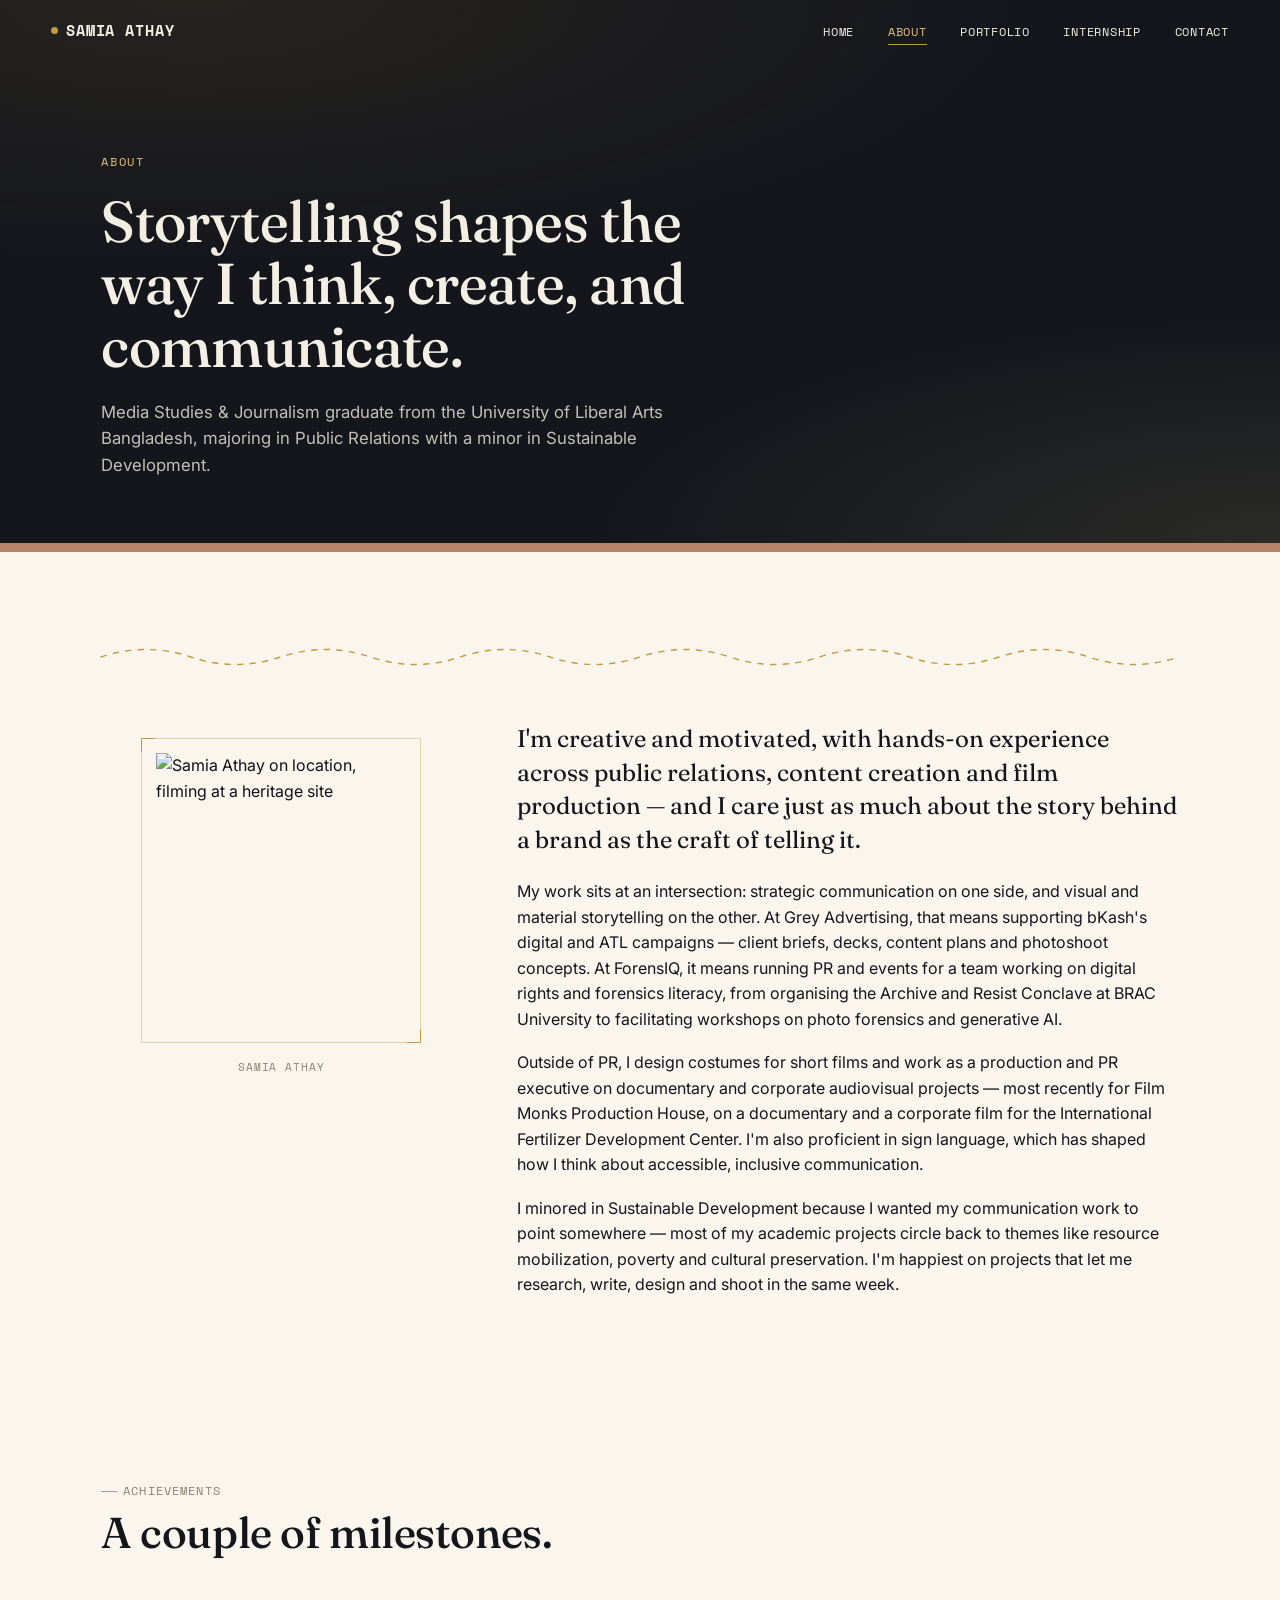
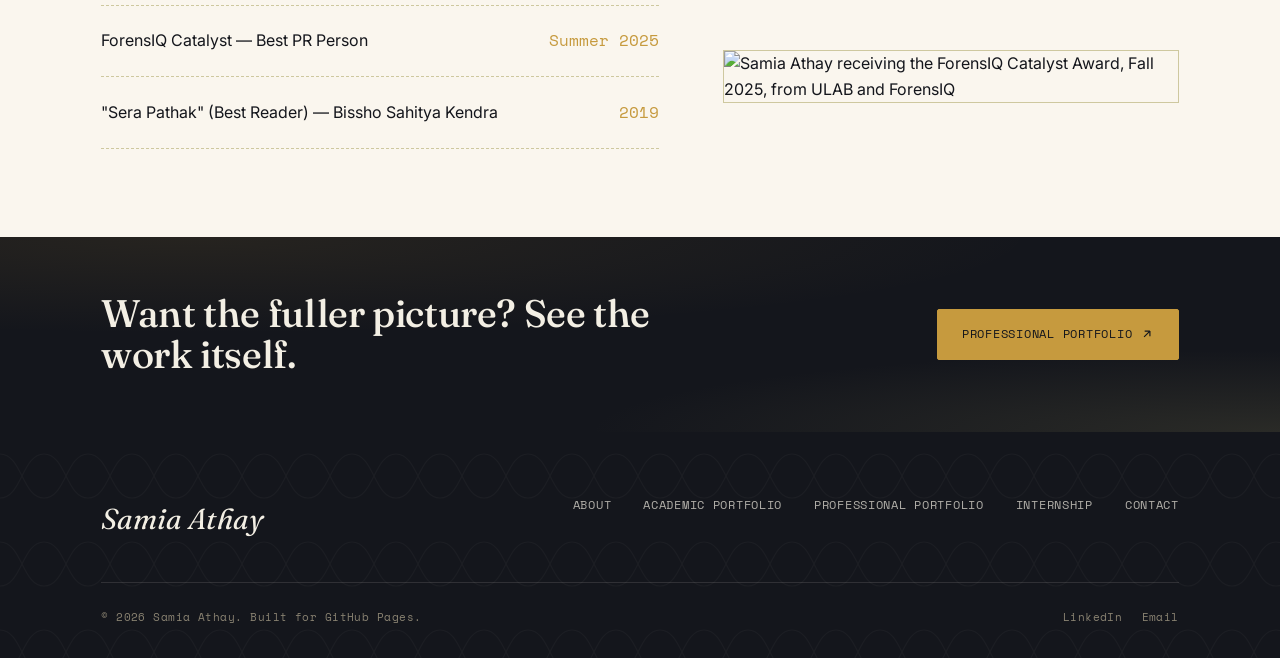
==== commit 7b240b1e: "Update about.html" ====
--- a/about.html
+++ b/about.html
@@ -55,7 +55,7 @@
       <figure class="hero-portrait">
         <div class="frame">
           <span class="corner tl"></span><span class="corner br"></span>
-          <img src="assets/portrait-2.jpg" alt="Samia Athay on location, filming at a heritage site">
+          <img src="assets/portrait-2.png" alt="Samia Athay on location, filming at a heritage site">
         </div>
         <figcaption>Samia Athay</figcaption>
       </figure>
--- a/css/style.css
+++ b/css/style.css
@@ -0,0 +1,1200 @@
+/* ============================================================
+   SAMIA ATHAY — PORTFOLIO
+   Design concept: "Threadline" — an editorial studio site for a
+   storyteller who works across PR, film and costume design.
+   Stage (ink) sections for arrival moments; Page (paper) sections
+   for reading. A running-stitch thread is the signature motif.
+   ============================================================ */
+
+@import url('https://fonts.googleapis.com/css2?family=Fraunces:ital,opsz,wght@0,9..144,300;0,9..144,400;0,9..144,500;0,9..144,600;1,9..144,400;1,9..144,500&family=Inter:wght@400;500;600&family=Space+Mono:wght@400;700&family=Noto+Serif+Bengali:wght@400;600&family=Hind+Siliguri:wght@400;500&display=swap');
+
+:root{
+  /* ---- color tokens ---- */
+  /* Palette: Rust Brown / Linen Chalk / Olive Green */
+  --ink:        #14161c;   /* stage background */
+  --ink-2:      #1c1f28;   /* stage panel */
+  --paper:      #faf6ee;   /* page background */
+  --paper-dim:  #e7e3d3;   /* page card background — Linen Chalk */
+  --paper-line: #cec89f;   /* hairline on paper */
+  --cream:      #f3efe4;   /* text on ink */
+  --gold:       #c69a3e;   /* thread gold — tertiary accent */
+  --gold-soft:  #e4c583;
+  --indigo:     #79744e;   /* Olive Green — secondary accent */
+  --rust:       #914520;   /* Rust Brown — cta / active */
+  --ink-soft:   #5a5548;   /* muted body text on paper */
+  --ink-faint:  #8a8372;
+
+  /* ---- type tokens ---- */
+  --f-display: 'Fraunces', 'Noto Serif Bengali', serif;
+  --f-body:    'Inter', 'Hind Siliguri', sans-serif;
+  --f-mono:    'Space Mono', monospace;
+
+  --container: 1180px;
+  --edge: clamp(1.25rem, 4vw, 3.5rem);
+
+  --ease: cubic-bezier(.16,.84,.44,1);
+
+  /* ---- brand pattern motifs (original SVG tiles inspired by the Rust/Linen/Olive moodboard) ---- */
+  --pat-loop-cream: url("data:image/svg+xml,%3Csvg%20xmlns%3D%22http%3A//www.w3.org/2000/svg%22%20width%3D%22200%22%20height%3D%22200%22%20viewBox%3D%220%200%20200%20200%22%3E%3Cpath%20d%3D%22M0%2050%20C%2050%2050%2050%20150%20100%20150%20C%20150%20150%20150%2050%20200%2050%22%20fill%3D%22none%22%20stroke%3D%22%23f3efe4%22%20stroke-width%3D%222.5%22%20stroke-linecap%3D%22round%22/%3E%3Cpath%20d%3D%22M0%20150%20C%2050%20150%2050%2050%20100%2050%20C%20150%2050%20150%20150%20200%20150%22%20fill%3D%22none%22%20stroke%3D%22%23f3efe4%22%20stroke-width%3D%222.5%22%20stroke-linecap%3D%22round%22/%3E%3C/svg%3E");
+  --pat-loop-olive: url("data:image/svg+xml,%3Csvg%20xmlns%3D%22http%3A//www.w3.org/2000/svg%22%20width%3D%22200%22%20height%3D%22200%22%20viewBox%3D%220%200%20200%20200%22%3E%3Cpath%20d%3D%22M0%2050%20C%2050%2050%2050%20150%20100%20150%20C%20150%20150%20150%2050%20200%2050%22%20fill%3D%22none%22%20stroke%3D%22%2379744e%22%20stroke-width%3D%222.5%22%20stroke-linecap%3D%22round%22/%3E%3Cpath%20d%3D%22M0%20150%20C%2050%20150%2050%2050%20100%2050%20C%20150%2050%20150%20150%20200%20150%22%20fill%3D%22none%22%20stroke%3D%22%2379744e%22%20stroke-width%3D%222.5%22%20stroke-linecap%3D%22round%22/%3E%3C/svg%3E");
+  --pat-blocks-rust: url("data:image/svg+xml,%3Csvg%20xmlns%3D%22http%3A//www.w3.org/2000/svg%22%20width%3D%22120%22%20height%3D%22120%22%20viewBox%3D%220%200%20120%20120%22%3E%3Crect%20width%3D%22120%22%20height%3D%22120%22%20fill%3D%22%23914520%22/%3E%3Crect%20x%3D%228%22%20y%3D%2210%22%20width%3D%2234%22%20height%3D%2240%22%20rx%3D%2216%22%20fill%3D%22%23e7e3d3%22/%3E%3Ccircle%20cx%3D%2278%22%20cy%3D%2224%22%20r%3D%2218%22%20fill%3D%22%23e7e3d3%22/%3E%3Cpath%20d%3D%22M18%2070%20h24%20a12%2012%200%200%201%2012%2012%20v10%20a12%2012%200%200%201%20-12%2012%20h-24%20a12%2012%200%200%201%20-12%20-12%20v-10%20a12%2012%200%200%201%2012%20-12%20z%22%20fill%3D%22%23e7e3d3%22/%3E%3Crect%20x%3D%2270%22%20y%3D%2266%22%20width%3D%2230%22%20height%3D%2230%22%20rx%3D%229%22%20fill%3D%22%23e7e3d3%22%20transform%3D%22rotate%2818%2085%2081%29%22/%3E%3Cpath%20d%3D%22M92%20100%20l14%20-14%20l14%2014%20l-14%2014%20z%22%20fill%3D%22%23e7e3d3%22/%3E%3C/svg%3E");
+  --pat-blocks-olive: url("data:image/svg+xml,%3Csvg%20xmlns%3D%22http%3A//www.w3.org/2000/svg%22%20width%3D%22120%22%20height%3D%22120%22%20viewBox%3D%220%200%20120%20120%22%3E%3Crect%20width%3D%22120%22%20height%3D%22120%22%20fill%3D%22%2379744e%22/%3E%3Crect%20x%3D%228%22%20y%3D%2210%22%20width%3D%2234%22%20height%3D%2240%22%20rx%3D%2216%22%20fill%3D%22%23e7e3d3%22/%3E%3Ccircle%20cx%3D%2278%22%20cy%3D%2224%22%20r%3D%2218%22%20fill%3D%22%23e7e3d3%22/%3E%3Cpath%20d%3D%22M18%2070%20h24%20a12%2012%200%200%201%2012%2012%20v10%20a12%2012%200%200%201%20-12%2012%20h-24%20a12%2012%200%200%201%20-12%20-12%20v-10%20a12%2012%200%200%201%2012%20-12%20z%22%20fill%3D%22%23e7e3d3%22/%3E%3Crect%20x%3D%2270%22%20y%3D%2266%22%20width%3D%2230%22%20height%3D%2230%22%20rx%3D%229%22%20fill%3D%22%23e7e3d3%22%20transform%3D%22rotate%2818%2085%2081%29%22/%3E%3Cpath%20d%3D%22M92%20100%20l14%20-14%20l14%2014%20l-14%2014%20z%22%20fill%3D%22%23e7e3d3%22/%3E%3C/svg%3E");
+}
+
+*, *::before, *::after{ box-sizing:border-box; }
+html{ scroll-behavior:smooth; }
+@media (prefers-reduced-motion: reduce){
+  html{ scroll-behavior:auto; }
+  *, *::before, *::after{ animation-duration:0.01ms !important; animation-iteration-count:1 !important; transition-duration:0.01ms !important; scroll-behavior:auto !important; }
+}
+
+body{
+  margin:0;
+  background:var(--paper);
+  color:var(--ink);
+  font-family:var(--f-body);
+  font-size:16px;
+  line-height:1.6;
+  -webkit-font-smoothing:antialiased;
+}
+
+img{ max-width:100%; display:block; }
+a{ color:inherit; text-decoration:none; }
+h1,h2,h3,h4{ font-family:var(--f-display); font-weight:500; margin:0; line-height:1.08; letter-spacing:-0.01em; }
+p{ margin:0; }
+ul{ margin:0; padding:0; list-style:none; }
+button{ font-family:inherit; cursor:pointer; }
+
+/* Scroll-reveal: visible by default (no-JS / JS-failure safe).
+   JS opts elements into the pending state only once it can also
+   guarantee the reveal will fire. */
+.reveal-pending{ opacity:0; transform:translateY(18px); }
+.reveal-in{
+  opacity:1; transform:translateY(0);
+  transition:opacity .7s var(--ease), transform .7s var(--ease);
+}
+
+:focus-visible{
+  outline:2px solid var(--gold);
+  outline-offset:3px;
+}
+
+.container{
+  max-width:var(--container);
+  margin:0 auto;
+  padding-left:var(--edge);
+  padding-right:var(--edge);
+}
+
+.eyebrow{
+  font-family:var(--f-mono);
+  font-size:.72rem;
+  letter-spacing:.14em;
+  text-transform:uppercase;
+  color:var(--gold);
+}
+.eyebrow.on-ink{ color:var(--gold-soft); }
+
+.section-tag{
+  display:inline-flex;
+  align-items:center;
+  gap:.5em;
+  font-family:var(--f-mono);
+  font-size:.72rem;
+  letter-spacing:.1em;
+  text-transform:uppercase;
+  color:var(--ink-faint);
+}
+.section-tag::before{
+  content:"";
+  width:1.4em;
+  height:1px;
+  background:var(--gold);
+  display:inline-block;
+}
+
+/* ============ NAV ============ */
+.site-nav{
+  position:fixed;
+  top:0; left:0; right:0;
+  z-index:100;
+  padding:1.1rem var(--edge);
+  display:flex;
+  align-items:center;
+  justify-content:space-between;
+  transition:background .4s var(--ease), border-color .4s var(--ease), padding .3s var(--ease);
+  border-bottom:1px solid transparent;
+}
+.site-nav.on-dark{ background:transparent; }
+.site-nav.scrolled{
+  background:rgba(250,245,234,.92);
+  backdrop-filter:blur(10px);
+  border-bottom-color:var(--paper-line);
+  padding-top:.75rem;
+  padding-bottom:.75rem;
+}
+.site-nav.scrolled .wordmark,
+.site-nav.scrolled .nav-link{ color:var(--ink); }
+.site-nav.scrolled .wordmark .dot{ background:var(--rust); }
+
+.wordmark{
+  font-family:var(--f-mono);
+  font-weight:700;
+  font-size:.95rem;
+  letter-spacing:.06em;
+  color:var(--cream);
+  display:flex;
+  align-items:center;
+  gap:.5em;
+  transition:color .3s var(--ease);
+}
+.wordmark .dot{
+  width:7px; height:7px; border-radius:50%;
+  background:var(--gold);
+  transition:background .3s var(--ease);
+}
+
+.nav-links{
+  display:flex;
+  align-items:center;
+  gap:2.1rem;
+}
+.nav-link{
+  position:relative;
+  font-family:var(--f-mono);
+  font-size:.78rem;
+  letter-spacing:.06em;
+  text-transform:uppercase;
+  color:var(--cream);
+  padding:.3rem 0;
+  transition:color .3s var(--ease);
+}
+.nav-link::after{
+  content:"";
+  position:absolute;
+  left:0; right:100%; bottom:0;
+  height:1px;
+  background:var(--gold);
+  transition:right .35s var(--ease);
+}
+.nav-link:hover::after,
+.nav-link.active::after{ right:0; }
+.nav-link.active{ color:var(--gold-soft); }
+.site-nav.scrolled .nav-link.active{ color:var(--rust); }
+
+.nav-item.has-dropdown{ position:relative; }
+.dropdown{
+  position:absolute;
+  top:calc(100% + 1rem);
+  left:50%;
+  transform:translateX(-50%) translateY(-6px);
+  min-width:230px;
+  background:var(--ink-2);
+  border:1px solid rgba(230,200,120,.18);
+  border-radius:2px;
+  padding:.4rem;
+  opacity:0;
+  visibility:hidden;
+  transition:opacity .25s var(--ease), transform .25s var(--ease), visibility .25s;
+  box-shadow:0 18px 40px rgba(0,0,0,.35);
+}
+.nav-item.has-dropdown:hover .dropdown,
+.nav-item.has-dropdown:focus-within .dropdown{
+  opacity:1; visibility:visible; transform:translateX(-50%) translateY(0);
+}
+.dropdown a{
+  display:block;
+  padding:.7rem .9rem;
+  font-family:var(--f-mono);
+  font-size:.74rem;
+  letter-spacing:.04em;
+  text-transform:uppercase;
+  color:var(--cream);
+  border-radius:1px;
+}
+.dropdown a:hover{ background:rgba(198,154,62,.14); color:var(--gold-soft); }
+.dropdown a small{
+  display:block;
+  font-family:var(--f-body);
+  text-transform:none;
+  letter-spacing:0;
+  font-size:.72rem;
+  color:var(--ink-faint);
+  margin-top:.2rem;
+}
+.site-nav.scrolled .dropdown{ background:var(--ink); }
+
+.nav-toggle{
+  display:none;
+  background:none; border:none;
+  width:30px; height:20px;
+  position:relative;
+  z-index:110;
+}
+.nav-toggle span{
+  position:absolute; left:0; right:0; height:1px;
+  background:var(--cream);
+  transition:transform .3s var(--ease), opacity .3s var(--ease), background .3s var(--ease);
+}
+.site-nav.scrolled .nav-toggle span{ background:var(--ink); }
+.nav-toggle span:nth-child(1){ top:0; }
+.nav-toggle span:nth-child(2){ top:9px; }
+.nav-toggle span:nth-child(3){ top:18px; }
+.nav-open .nav-toggle span:nth-child(1){ transform:translateY(9px) rotate(45deg); }
+.nav-open .nav-toggle span:nth-child(2){ opacity:0; }
+.nav-open .nav-toggle span:nth-child(3){ transform:translateY(-9px) rotate(-45deg); }
+
+/* ============ STAGE (dark hero-style sections) ============ */
+.stage{
+  background:var(--ink);
+  color:var(--cream);
+  position:relative;
+  overflow:hidden;
+}
+.stage::before{
+  /* subtle film-grain / vignette texture */
+  content:"";
+  position:absolute; inset:0;
+  background:
+    radial-gradient(120% 90% at 15% 0%, rgba(198,154,62,.10), transparent 55%),
+    radial-gradient(90% 70% at 100% 100%, rgba(121,116,78,.22), transparent 60%);
+  pointer-events:none;
+}
+.stage::after{
+  /* faint brand loop motif, reserved for non-text decorative zones (see .stage.textured) */
+  content:"";
+  position:absolute; inset:0;
+  background:var(--pat-loop-cream);
+  background-size:200px 200px;
+  opacity:0;
+  pointer-events:none;
+  transition:opacity .3s var(--ease);
+}
+.stage.textured::after{ opacity:.05; }
+
+/* ============ PAGE (light editorial sections) ============ */
+.page{ background:var(--paper); color:var(--ink); }
+.page.dim{ background:var(--paper-dim); }
+
+.rule{
+  height:1px;
+  background:var(--paper-line);
+  border:none;
+  margin:0;
+}
+.rule.on-ink{ background:rgba(243,239,228,.14); }
+
+/* ============ THREAD SIGNATURE ============ */
+.thread{
+  display:block;
+  width:100%;
+  height:34px;
+  overflow:visible;
+}
+.thread path{
+  fill:none;
+  stroke:var(--gold);
+  stroke-width:1.4;
+  stroke-linecap:round;
+  stroke-dasharray:6 8;
+  stroke-dashoffset:1000;
+  transition:stroke-dashoffset 1.6s var(--ease);
+}
+.thread.in-view path{ stroke-dashoffset:0; }
+.thread.on-ink path{ stroke:var(--gold-soft); }
+
+/* ============ BUTTONS ============ */
+.btn{
+  display:inline-flex;
+  align-items:center;
+  gap:.6em;
+  font-family:var(--f-mono);
+  font-size:.78rem;
+  letter-spacing:.06em;
+  text-transform:uppercase;
+  padding:.9rem 1.5rem;
+  border:1px solid currentColor;
+  border-radius:2px;
+  transition:background .3s var(--ease), color .3s var(--ease), transform .3s var(--ease), border-color .3s var(--ease);
+}
+.btn:hover{ transform:translateY(-2px); }
+.btn.gold{ color:var(--ink); background:var(--gold); border-color:var(--gold); }
+.btn.gold:hover{ background:var(--gold-soft); border-color:var(--gold-soft); }
+.btn.outline-ink{ color:var(--cream); border-color:rgba(243,239,228,.4); }
+.btn.outline-ink:hover{ border-color:var(--gold); color:var(--gold-soft); }
+.btn.outline-paper{ color:var(--ink); border-color:var(--ink-soft); }
+.btn.outline-paper:hover{ border-color:var(--rust); color:var(--rust); }
+.btn svg{ width:14px; height:14px; transition:transform .3s var(--ease); }
+.btn:hover svg{ transform:translate(3px,-3px); }
+
+/* ============ HERO ============ */
+.hero{
+  min-height:100svh;
+  display:flex;
+  flex-direction:column;
+  justify-content:center;
+  padding-top:6rem;
+  padding-bottom:3rem;
+  position:relative;
+}
+.hero-grid{
+  display:grid;
+  grid-template-columns:1.2fr .8fr;
+  gap:3rem;
+  align-items:center;
+}
+.hero-kicker{
+  font-family:var(--f-mono);
+  font-size:.8rem;
+  letter-spacing:.16em;
+  text-transform:uppercase;
+  color:var(--gold-soft);
+  margin-bottom:1.4rem;
+  display:flex;
+  align-items:center;
+  gap:.7em;
+}
+.hero-kicker::before{
+  content:"";
+  width:26px; height:1px;
+  background:var(--gold);
+}
+.hero h1{
+  font-size:clamp(2.6rem, 6.4vw, 5.4rem);
+  font-weight:500;
+}
+.hero h1 em{
+  font-style:italic;
+  font-weight:400;
+  color:var(--gold-soft);
+}
+.hero-lede{
+  margin-top:1.6rem;
+  max-width:34ch;
+  font-size:1.08rem;
+  color:rgba(243,239,228,.78);
+}
+.hero-actions{
+  margin-top:2.4rem;
+  display:flex;
+  gap:1rem;
+  flex-wrap:wrap;
+}
+.hero-portrait{
+  position:relative;
+  justify-self:center;
+}
+.hero-portrait .frame{
+  width:min(280px, 60vw);
+  aspect-ratio:182/198;
+  border:1px solid rgba(198,154,62,.4);
+  padding:14px;
+  position:relative;
+}
+.hero-portrait img{
+  width:100%; height:100%;
+  object-fit:cover;
+  filter:grayscale(.15) contrast(1.03);
+}
+.hero-portrait .corner{
+  position:absolute;
+  width:14px; height:14px;
+  border:1px solid var(--gold);
+}
+.hero-portrait .corner.tl{ top:-1px; left:-1px; border-right:none; border-bottom:none; }
+.hero-portrait .corner.br{ bottom:-1px; right:-1px; border-left:none; border-top:none; }
+.hero-portrait figcaption{
+  margin-top:1rem;
+  font-family:var(--f-mono);
+  font-size:.68rem;
+  letter-spacing:.08em;
+  text-transform:uppercase;
+  color:var(--ink-faint);
+  text-align:center;
+}
+.hero-scroll{
+  position:absolute;
+  bottom:2rem; left:var(--edge);
+  display:flex; align-items:center; gap:.7em;
+  font-family:var(--f-mono);
+  font-size:.68rem;
+  letter-spacing:.1em;
+  text-transform:uppercase;
+  color:var(--ink-faint);
+}
+.hero-scroll .line{
+  width:1px; height:34px;
+  background:linear-gradient(var(--gold), transparent);
+  animation:threadfall 2.2s var(--ease) infinite;
+}
+@keyframes threadfall{
+  0%{ transform:scaleY(0); transform-origin:top; }
+  50%{ transform:scaleY(1); transform-origin:top; }
+  50.001%{ transform-origin:bottom; }
+  100%{ transform:scaleY(0); transform-origin:bottom; }
+}
+
+/* ============ GENERIC PAGE HERO (inner pages) ============ */
+.page-hero{
+  padding:9.5rem 0 4rem;
+}
+.page-hero .kicker{
+  font-family:var(--f-mono);
+  font-size:.78rem;
+  letter-spacing:.14em;
+  text-transform:uppercase;
+  color:var(--gold-soft);
+  margin-bottom:1.2rem;
+}
+.page-hero h1{ font-size:clamp(2.2rem, 5vw, 3.6rem); }
+.hero-brand{
+  display:inline-flex;
+  align-items:center;
+  gap:.9rem;
+  margin-bottom:1.3rem;
+  padding:.55rem 1rem;
+  background:rgba(243,239,228,.06);
+  border:1px solid rgba(243,239,228,.14);
+}
+.hero-brand img{
+  height:26px;
+  width:auto;
+  display:block;
+}
+.hero-brand span{
+  font-family:var(--f-mono);
+  font-size:.68rem;
+  letter-spacing:.1em;
+  text-transform:uppercase;
+  color:var(--ink-faint);
+  border-left:1px solid rgba(243,239,228,.18);
+  padding-left:.9rem;
+}
+.page-hero .lede{
+  margin-top:1.3rem;
+  max-width:60ch;
+  color:rgba(243,239,228,.78);
+  font-size:1.05rem;
+}
+
+/* ============ SECTION SPACING ============ */
+.section{ padding:5.5rem 0; }
+.section.tight{ padding:3.5rem 0; }
+.section-head{
+  display:flex;
+  justify-content:space-between;
+  align-items:flex-end;
+  gap:2rem;
+  margin-bottom:3rem;
+  flex-wrap:wrap;
+}
+.section-head h2{
+  font-size:clamp(1.8rem, 3.6vw, 2.7rem);
+  margin-top:.6rem;
+  max-width:20ch;
+}
+.section-head .note{
+  max-width:36ch;
+  color:var(--ink-soft);
+  font-size:.95rem;
+}
+
+/* ============ FEATURED WORK GRID (landing) ============ */
+.feature-grid{
+  display:grid;
+  grid-template-columns:repeat(3, 1fr);
+  gap:1.6rem;
+}
+.feature-card{
+  background:var(--paper);
+  border:1px solid var(--paper-line);
+  padding:1.9rem;
+  position:relative;
+  transition:transform .35s var(--ease), border-color .35s var(--ease), box-shadow .35s var(--ease);
+}
+.feature-card:hover{
+  transform:translateY(-6px);
+  border-color:var(--gold);
+  box-shadow:0 24px 40px -20px rgba(20,22,28,.25);
+}
+.feature-card .num{
+  font-family:var(--f-mono);
+  font-size:.72rem;
+  color:var(--ink-faint);
+  letter-spacing:.08em;
+}
+.feature-card h3{
+  font-size:1.3rem;
+  margin-top:1rem;
+  line-height:1.25;
+}
+.feature-card p{
+  margin-top:.8rem;
+  color:var(--ink-soft);
+  font-size:.92rem;
+}
+.feature-card .go{
+  margin-top:1.4rem;
+  display:flex; align-items:center; gap:.5em;
+  font-family:var(--f-mono);
+  font-size:.7rem;
+  letter-spacing:.08em;
+  text-transform:uppercase;
+  color:var(--indigo);
+}
+.feature-card .go svg{ width:12px; height:12px; transition:transform .3s var(--ease); }
+.feature-card:hover .go svg{ transform:translate(3px,-3px); }
+.feature-card .corner-stitch{
+  position:absolute; top:10px; right:10px;
+  width:16px; height:16px;
+  border-top:1px dashed var(--gold);
+  border-right:1px dashed var(--gold);
+  opacity:0;
+  transition:opacity .3s var(--ease);
+}
+.feature-card:hover .corner-stitch{ opacity:1; }
+
+/* ============ ABOUT PROFILE STRIP ============ */
+.profile-strip{
+  display:grid;
+  grid-template-columns:.7fr 1.3fr;
+  gap:3.5rem;
+  align-items:start;
+}
+.profile-strip .facts dt{
+  font-family:var(--f-mono);
+  font-size:.68rem;
+  letter-spacing:.08em;
+  text-transform:uppercase;
+  color:var(--ink-faint);
+  margin-top:1.4rem;
+}
+.profile-strip .facts dt:first-child{ margin-top:0; }
+.profile-strip .facts dd{
+  margin:.35rem 0 0;
+  font-size:1rem;
+}
+.profile-strip p + p{ margin-top:1.1rem; }
+.profile-strip .lead{
+  font-family:var(--f-display);
+  font-size:1.5rem;
+  font-weight:400;
+  line-height:1.4;
+  color:var(--ink);
+  margin-bottom:1.4rem;
+}
+
+/* ============ SKILLS ============ */
+.skills-grid{
+  display:grid;
+  grid-template-columns:repeat(3, 1fr);
+  gap:2.5rem;
+}
+.skill-col h4{
+  font-family:var(--f-mono);
+  font-size:.75rem;
+  letter-spacing:.08em;
+  text-transform:uppercase;
+  color:var(--indigo);
+  margin-bottom:1.1rem;
+  padding-bottom:.8rem;
+  border-bottom:1px solid var(--paper-line);
+}
+.skill-col li{
+  padding:.55rem 0;
+  border-bottom:1px dashed var(--paper-line);
+  font-size:.96rem;
+}
+.skill-col li:last-child{ border-bottom:none; }
+
+/* ============ TIMELINE (professional) ============ */
+.timeline{ position:relative; }
+.tl-item{
+  display:grid;
+  grid-template-columns:180px 1fr;
+  gap:2.5rem;
+  padding:2.6rem 0;
+  border-top:1px solid var(--paper-line);
+}
+.tl-item:first-child{ border-top:none; }
+.tl-when{
+  font-family:var(--f-mono);
+  font-size:.78rem;
+  letter-spacing:.05em;
+  color:var(--ink-faint);
+}
+.tl-role{ font-size:1.35rem; margin-bottom:.3rem; }
+.tl-org{
+  font-family:var(--f-mono);
+  font-size:.75rem;
+  letter-spacing:.05em;
+  text-transform:uppercase;
+  color:var(--indigo);
+  margin-bottom:1rem;
+  display:block;
+}
+.tl-item ul{ margin-top:.9rem; }
+.tl-item li{
+  position:relative;
+  padding-left:1.2rem;
+  margin-top:.55rem;
+  color:var(--ink-soft);
+  font-size:.95rem;
+}
+.tl-item li::before{
+  content:"";
+  position:absolute; left:0; top:.55em;
+  width:6px; height:1px;
+  background:var(--gold);
+}
+
+/* ============ CREDITS GRID (film) ============ */
+.credit-grid{
+  display:grid;
+  grid-template-columns:repeat(2,1fr);
+  gap:1.4rem;
+}
+.credit-card{
+  padding:1.7rem;
+  background:var(--paper);
+  border:1px solid var(--paper-line);
+  border-left:2px solid var(--gold);
+}
+.credit-card .role{
+  font-family:var(--f-mono);
+  font-size:.7rem;
+  letter-spacing:.08em;
+  text-transform:uppercase;
+  color:var(--rust);
+}
+.credit-card h3{ font-size:1.2rem; margin-top:.6rem; }
+.credit-card .bn{ font-family:var(--f-display); font-style:italic; color:var(--ink-soft); font-size:1rem; }
+.credit-card .meta{
+  margin-top:.7rem;
+  font-size:.86rem;
+  color:var(--ink-soft);
+}
+
+/* ============ KEY BRANDS ============ */
+.brand-strip{
+  display:flex;
+  align-items:center;
+  justify-content:center;
+  flex-wrap:wrap;
+  gap:clamp(2.5rem, 6vw, 5rem);
+}
+.brand-strip img{
+  height:clamp(32px, 4vw, 44px);
+  width:auto;
+  max-width:160px;
+  object-fit:contain;
+  filter:grayscale(1);
+  opacity:.72;
+  transition:opacity .3s var(--ease), filter .3s var(--ease);
+}
+.brand-strip img:hover{ filter:grayscale(0); opacity:1; }
+
+.brand-strip.colored{ gap:clamp(1.6rem, 4vw, 2.8rem); }
+.brand-strip.colored .brand-tile{
+  display:flex;
+  align-items:center;
+  justify-content:center;
+  width:clamp(150px, 20vw, 210px);
+  height:clamp(110px, 14vw, 140px);
+  background:var(--paper);
+  border:1px solid var(--paper-line);
+  padding:1.4rem;
+  transition:transform .35s var(--ease), border-color .35s var(--ease), box-shadow .35s var(--ease);
+}
+.brand-strip.colored .brand-tile:hover{
+  transform:translateY(-4px);
+  border-color:var(--gold);
+  box-shadow:0 20px 34px -18px rgba(20,22,28,.22);
+}
+.brand-strip.colored .brand-tile img{
+  height:auto;
+  width:auto;
+  max-height:100%;
+  max-width:100%;
+  filter:none;
+  opacity:1;
+}
+.brand-strip.colored .brand-tile img[src*="forensiq-icon"]{
+  max-height:82%;
+  max-width:82%;
+  border-radius:14%;
+}
+
+/* ============ ACHIEVEMENTS ============ */
+.ach-layout{
+  display:grid;
+  grid-template-columns:1.1fr 0.9fr;
+  gap:clamp(2rem, 5vw, 4rem);
+  align-items:center;
+}
+.ach-list{ display:flex; flex-direction:column; }
+.ach-item{
+  display:flex;
+  justify-content:space-between;
+  gap:2rem;
+  padding:1.4rem 0;
+  border-top:1px dashed var(--paper-line);
+}
+.ach-item:last-child{ border-bottom:1px dashed var(--paper-line); }
+.ach-item .yr{
+  font-family:var(--f-mono);
+  color:var(--gold);
+  white-space:nowrap;
+}
+.ach-photo{
+  margin:0;
+  border:1px solid var(--paper-line);
+  overflow:hidden;
+}
+.ach-photo img{
+  display:block;
+  width:100%;
+  height:auto;
+}
+@media (max-width: 780px){
+  .ach-layout{ grid-template-columns:1fr; }
+  .ach-photo{ order:-1; max-width:340px; margin:0 auto; }
+}
+
+/* ============ ACADEMIC PROJECT GRID ============ */
+.dossier-grid{
+  display:grid;
+  grid-template-columns:repeat(2, 1fr);
+  gap:1.4rem;
+}
+.dossier-card{
+  display:block;
+  background:var(--paper);
+  border:1px solid var(--paper-line);
+  padding:0;
+  position:relative;
+  overflow:hidden;
+  transition:transform .3s var(--ease), border-color .3s var(--ease), box-shadow .3s var(--ease);
+}
+.dossier-card:hover{
+  transform:translateY(-5px);
+  border-color:var(--indigo);
+  box-shadow:0 20px 36px -22px rgba(20,22,28,.3);
+}
+.dossier-thumb{
+  position:relative;
+  width:100%;
+  height:0;
+  padding-bottom:56.25%; /* 16:9, expressed as padding for broad browser support */
+  overflow:hidden;
+  background:var(--paper-dim);
+  border-bottom:1px solid var(--paper-line);
+}
+.dossier-thumb img{
+  display:block;
+  position:absolute;
+  inset:0;
+  width:100%;
+  height:100%;
+  object-fit:cover;
+  transition:transform .5s var(--ease);
+}
+.dossier-card:hover .dossier-thumb img{ transform:scale(1.045); }
+.dossier-body{ padding:1.7rem; }
+.dossier-top{
+  display:flex;
+  justify-content:space-between;
+  align-items:flex-start;
+  gap:1rem;
+}
+.dossier-id{
+  font-family:var(--f-mono);
+  font-size:1.6rem;
+  color:var(--paper-line);
+  line-height:1;
+}
+.dossier-card:hover .dossier-id{ color:var(--gold); }
+.dossier-course{
+  font-family:var(--f-mono);
+  font-size:.66rem;
+  letter-spacing:.05em;
+  text-transform:uppercase;
+  color:var(--ink-faint);
+  text-align:right;
+}
+.dossier-card h3{
+  font-size:1.15rem;
+  margin-top:1.1rem;
+  line-height:1.3;
+}
+.dossier-tags{
+  margin-top:1rem;
+  display:flex;
+  gap:.5rem;
+  flex-wrap:wrap;
+}
+.chip{
+  font-family:var(--f-mono);
+  font-size:.66rem;
+  letter-spacing:.04em;
+  text-transform:uppercase;
+  padding:.3rem .55rem;
+  border:1px solid var(--paper-line);
+  color:var(--ink-soft);
+}
+.chip.type{ border-color:var(--indigo); color:var(--indigo); }
+
+/* ============ PROJECT DETAIL ============ */
+.project-hero{ padding-top:6.5rem; }
+.detail-meta{
+  display:grid;
+  grid-template-columns:repeat(3,1fr);
+  gap:1.5rem;
+  padding:1.8rem 0;
+  border-top:1px solid var(--paper-line);
+  border-bottom:1px solid var(--paper-line);
+  margin:2.5rem 0 3rem;
+}
+.detail-meta dt{
+  font-family:var(--f-mono);
+  font-size:.65rem;
+  letter-spacing:.06em;
+  text-transform:uppercase;
+  color:var(--ink-faint);
+}
+.detail-meta dd{ margin:.4rem 0 0; font-size:.95rem; }
+
+.detail-split{
+  display:grid;
+  grid-template-columns:1fr 1fr;
+  gap:clamp(2rem, 5vw, 4rem);
+  align-items:start;
+}
+.detail-split-text{ display:flex; flex-direction:column; }
+.detail-body{
+  display:flex;
+  flex-direction:column;
+  gap:2rem;
+}
+.detail-body h4{
+  font-family:var(--f-mono);
+  font-size:.72rem;
+  letter-spacing:.08em;
+  text-transform:uppercase;
+  color:var(--indigo);
+  margin-bottom:.9rem;
+}
+.detail-body p{ color:var(--ink-soft); }
+.detail-link{
+  margin-top:2.5rem;
+  padding-top:2rem;
+  border-top:1px dashed var(--paper-line);
+}
+
+.detail-pdf{ display:flex; flex-direction:column; }
+.detail-pdf-head{
+  display:flex;
+  align-items:baseline;
+  justify-content:space-between;
+  gap:1rem;
+  margin-bottom:1.2rem;
+  flex-wrap:wrap;
+}
+.detail-pdf-head h4{
+  font-family:var(--f-mono);
+  font-size:.75rem;
+  letter-spacing:.08em;
+  text-transform:uppercase;
+  color:var(--ink-faint);
+}
+.pdf-open-link{
+  display:inline-flex; align-items:center; gap:.5em;
+  font-family:var(--f-mono);
+  font-size:.72rem;
+  letter-spacing:.05em;
+  text-transform:uppercase;
+  color:var(--rust);
+}
+.pdf-open-link svg{ width:12px; height:12px; }
+.pdf-open-link:hover{ color:var(--ink); }
+.pdf-frame{
+  border:1px solid var(--paper-line);
+  background:var(--paper-dim);
+  height:92vh;
+  min-height:700px;
+  max-height:1600px;
+  overflow:auto;
+  -webkit-overflow-scrolling:touch;
+}
+.pdf-frame iframe{
+  display:block;
+  width:100%;
+  height:100%;
+  border:0;
+}
+@media (max-width: 780px){
+  .pdf-frame{ height:85vh; min-height:560px; }
+}
+
+/* ============ PATTERN BAND (brand divider seam) ============ */
+.pattern-band{
+  height:9px;
+  width:100%;
+  background-image:var(--pat-blocks-rust);
+  background-size:130px 130px;
+  background-repeat:repeat;
+  background-position:center;
+  opacity:.65;
+}
+.pattern-band.olive{ background-image:var(--pat-blocks-olive); }
+
+.back-link{
+  display:inline-flex; align-items:center; gap:.6em;
+  font-family:var(--f-mono);
+  font-size:.75rem;
+  letter-spacing:.06em;
+  text-transform:uppercase;
+  color:var(--ink-faint);
+}
+.back-link svg{ width:13px; height:13px; transform:rotate(180deg); transition:transform .3s var(--ease); }
+.back-link:hover{ color:var(--rust); }
+.back-link:hover svg{ transform:rotate(180deg) translateX(3px); }
+
+.project-nav{
+  display:flex;
+  justify-content:space-between;
+  margin-top:4rem;
+  padding-top:2rem;
+  border-top:1px solid var(--paper-line);
+}
+.project-nav a{
+  font-family:var(--f-mono);
+  font-size:.75rem;
+  letter-spacing:.05em;
+  text-transform:uppercase;
+  color:var(--ink-soft);
+  display:flex; flex-direction:column; gap:.4rem;
+}
+.project-nav a:hover{ color:var(--indigo); }
+.project-nav .next{ text-align:right; align-items:flex-end; }
+.project-nav small{ color:var(--ink-faint); font-size:.65rem; }
+
+/* ============ PHOTOGRAPHY GALLERY ============ */
+.gallery{
+  display:grid;
+  grid-template-columns:repeat(3, 1fr);
+  gap:1rem;
+  grid-auto-rows:220px;
+}
+.gallery figure{
+  position:relative;
+  overflow:hidden;
+  margin:0;
+  background:var(--ink-2);
+}
+.gallery figure:nth-child(3n+1){ grid-row:span 2; }
+.gallery img, .gallery .ph{
+  width:100%; height:100%; object-fit:cover;
+  transition:transform .6s var(--ease);
+}
+.gallery figure:hover img,
+.gallery figure:hover .ph{ transform:scale(1.06); }
+.gallery .ph{
+  display:flex; align-items:center; justify-content:center;
+  color:rgba(243,239,228,.4);
+  font-family:var(--f-mono);
+  font-size:.72rem;
+  letter-spacing:.06em;
+  text-transform:uppercase;
+  text-align:center;
+  padding:1rem;
+  background:
+    repeating-linear-gradient(135deg, rgba(198,154,62,.08) 0 2px, transparent 2px 14px),
+    var(--ink-2);
+}
+.gallery figcaption{
+  position:absolute; left:0; right:0; bottom:0;
+  padding:.9rem 1rem;
+  font-family:var(--f-mono);
+  font-size:.68rem;
+  letter-spacing:.05em;
+  text-transform:uppercase;
+  color:var(--cream);
+  background:linear-gradient(to top, rgba(20,22,28,.85), transparent);
+  opacity:0;
+  transform:translateY(6px);
+  transition:opacity .3s var(--ease), transform .3s var(--ease);
+}
+.gallery figure:hover figcaption{ opacity:1; transform:translateY(0); }
+
+.gallery-note{
+  margin-top:2.5rem;
+  padding:1.4rem 1.6rem;
+  border:1px dashed var(--paper-line);
+  font-size:.88rem;
+  color:var(--ink-soft);
+}
+.gallery-note code{
+  font-family:var(--f-mono);
+  background:var(--paper-dim);
+  padding:.1rem .4rem;
+  font-size:.82rem;
+}
+
+/* ============ CONTACT ============ */
+.contact-grid{
+  display:grid;
+  grid-template-columns:1fr 1fr;
+  gap:3.5rem;
+  align-items:start;
+}
+.contact-big{
+  font-size:clamp(2rem, 4.4vw, 3.3rem);
+  max-width:14ch;
+}
+.contact-channels{ margin-top:2.2rem; }
+.contact-channels a{
+  display:flex;
+  align-items:center;
+  justify-content:space-between;
+  padding:1.1rem 0;
+  border-top:1px solid rgba(243,239,228,.14);
+  font-family:var(--f-mono);
+  font-size:.9rem;
+  letter-spacing:.02em;
+}
+.contact-channels a:last-child{ border-bottom:1px solid rgba(243,239,228,.14); }
+.contact-channels a span.label{
+  color:var(--ink-faint);
+  font-size:.7rem;
+  letter-spacing:.08em;
+  text-transform:uppercase;
+}
+.contact-channels a svg{ width:14px; height:14px; transition:transform .3s var(--ease); opacity:.6; }
+.contact-channels a:hover{ color:var(--gold-soft); }
+.contact-channels a:hover svg{ transform:translate(3px,-3px); opacity:1; }
+
+.contact-card{
+  background:var(--ink-2);
+  border:1px solid rgba(198,154,62,.2);
+  padding:2.2rem;
+}
+.contact-card .eyebrow{ margin-bottom:1rem; }
+.field{ margin-bottom:1.2rem; }
+.field label{
+  display:block;
+  font-family:var(--f-mono);
+  font-size:.68rem;
+  letter-spacing:.06em;
+  text-transform:uppercase;
+  color:var(--ink-faint);
+  margin-bottom:.5rem;
+}
+.field input, .field textarea{
+  width:100%;
+  background:transparent;
+  border:none;
+  border-bottom:1px solid rgba(243,239,228,.25);
+  color:var(--cream);
+  font-family:var(--f-body);
+  font-size:.95rem;
+  padding:.6rem 0;
+  transition:border-color .3s var(--ease);
+}
+.field input:focus, .field textarea:focus{
+  outline:none;
+  border-bottom-color:var(--gold);
+}
+.field textarea{ resize:vertical; min-height:90px; }
+.contact-card .btn{ width:100%; justify-content:center; margin-top:.6rem; }
+
+/* ============ FOOTER ============ */
+.site-footer{
+  background:var(--ink);
+  color:var(--cream);
+  padding:4rem 0 2rem;
+  position:relative;
+  overflow:hidden;
+}
+.site-footer::before{
+  content:"";
+  position:absolute; inset:0;
+  background:var(--pat-loop-cream);
+  background-size:88px 88px;
+  opacity:.035;
+  pointer-events:none;
+}
+.site-footer .container{ position:relative; }
+.footer-top{
+  display:flex;
+  justify-content:space-between;
+  align-items:flex-start;
+  gap:2rem;
+  flex-wrap:wrap;
+  padding-bottom:2.5rem;
+}
+.footer-mark{ font-family:var(--f-display); font-size:1.8rem; font-style:italic; }
+.footer-nav{ display:flex; gap:2rem; flex-wrap:wrap; }
+.footer-nav a{
+  font-family:var(--f-mono);
+  font-size:.74rem;
+  letter-spacing:.06em;
+  text-transform:uppercase;
+  color:rgba(243,239,228,.7);
+}
+.footer-nav a:hover{ color:var(--gold-soft); }
+.footer-bottom{
+  display:flex;
+  justify-content:space-between;
+  align-items:center;
+  padding-top:1.6rem;
+  border-top:1px solid rgba(243,239,228,.12);
+  font-family:var(--f-mono);
+  font-size:.7rem;
+  letter-spacing:.04em;
+  color:var(--ink-faint);
+  flex-wrap:wrap;
+  gap:1rem;
+}
+.footer-bottom .socials{ display:flex; gap:1.2rem; }
+.footer-bottom .socials a:hover{ color:var(--gold-soft); }
+
+/* ============ RESPONSIVE ============ */
+@media (max-width: 980px){
+  .hero-grid{ grid-template-columns:1fr; gap:3rem; }
+  .hero-portrait{ order:-1; justify-self:flex-start; }
+  .profile-strip{ grid-template-columns:1fr; gap:2rem; }
+  .skills-grid{ grid-template-columns:1fr 1fr; }
+  .feature-grid{ grid-template-columns:1fr 1fr; }
+  .credit-grid, .dossier-grid{ grid-template-columns:1fr; }
+  .detail-body{ grid-template-columns:1fr; gap:2rem; }
+  .detail-split{ grid-template-columns:1fr; gap:2.5rem; }
+  .detail-meta{ grid-template-columns:1fr 1fr; }
+  .contact-grid{ grid-template-columns:1fr; }
+  .gallery{ grid-template-columns:repeat(2,1fr); }
+}
+
+@media (max-width: 720px){
+  .nav-links{
+    position:fixed; inset:0;
+    background:var(--ink);
+    flex-direction:column;
+    justify-content:center;
+    align-items:flex-start;
+    padding:0 var(--edge);
+    gap:1.6rem;
+    transform:translateX(100%);
+    transition:transform .4s var(--ease);
+  }
+  .nav-open .nav-links{ transform:translateX(0); }
+  .nav-link{ font-size:1.1rem; }
+  .nav-toggle{ display:block; }
+  .dropdown{ position:static; transform:none; opacity:1; visibility:visible; box-shadow:none; border:none; background:none; padding:.5rem 0 0 1rem; display:none; min-width:0; }
+  .nav-item.has-dropdown.open .dropdown{ display:block; }
+  .skills-grid{ grid-template-columns:1fr; }
+  .feature-grid{ grid-template-columns:1fr; }
+  .tl-item{ grid-template-columns:1fr; gap:.6rem; }
+  .detail-meta{ grid-template-columns:1fr 1fr; }
+  .gallery{ grid-template-columns:1fr 1fr; grid-auto-rows:160px; }
+  .footer-top{ flex-direction:column; }
+}
